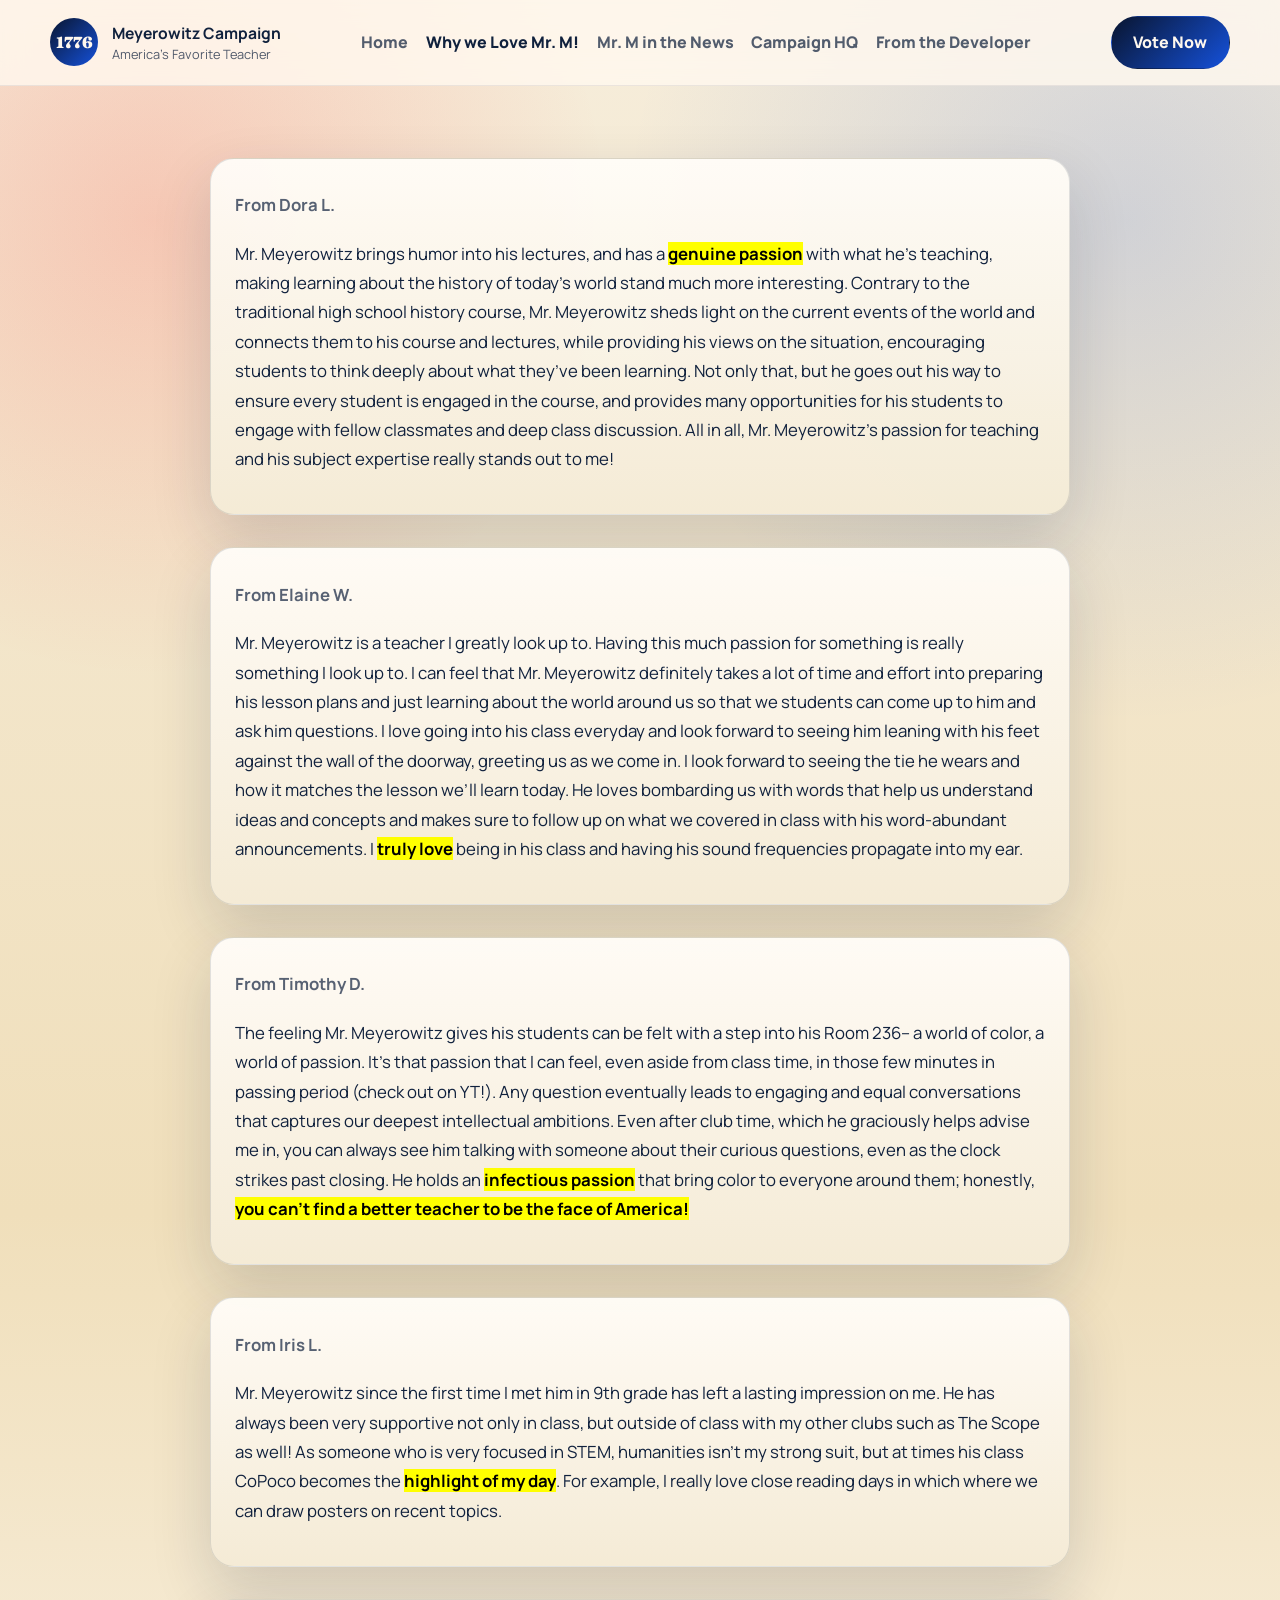
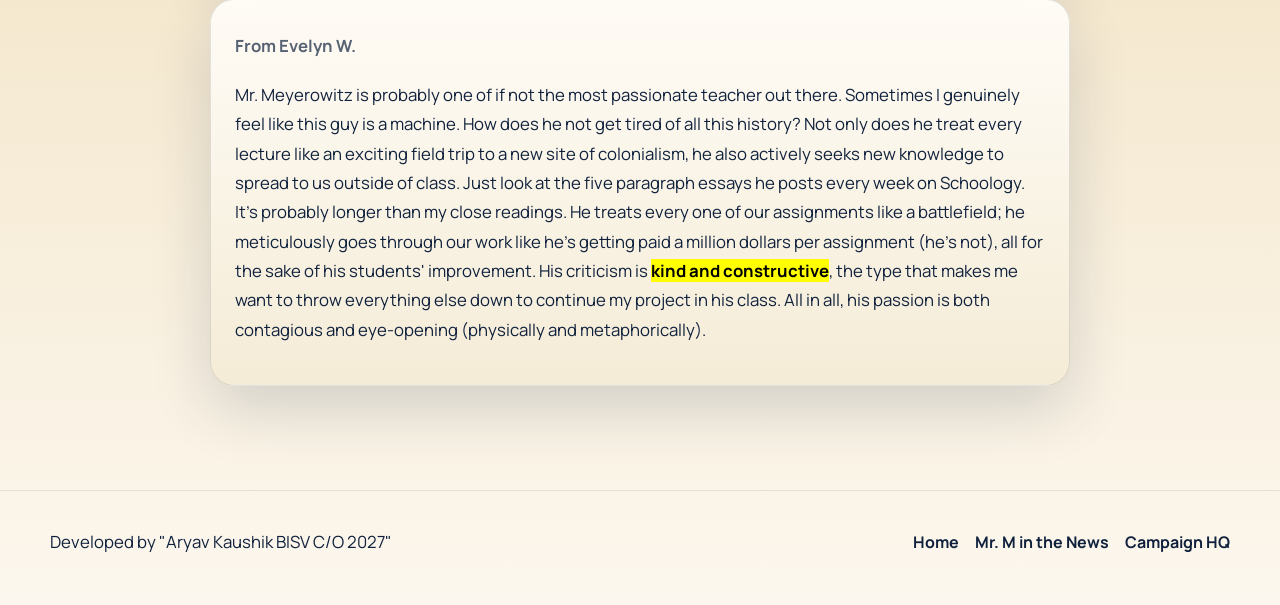
==== about.html @ a074a519 "adding site files from vscode" ====
<!DOCTYPE html>
<html lang="en">
<head>
  <meta charset="UTF-8">
  <meta name="viewport" content="width=device-width, initial-scale=1.0">
  <title>Why we Love Mr. M!</title>
  <meta name="description" content="Learn more about Mr. Bryan Meyerowitz and what makes his teaching style stand out.">
  <link rel="preconnect" href="https://fonts.googleapis.com">
  <link rel="preconnect" href="https://fonts.gstatic.com" crossorigin>
  <link href="https://fonts.googleapis.com/css2?family=Fraunces:opsz,wght@9..144,600;9..144,700;9..144,900&family=Manrope:wght@400;500;700;800&display=swap" rel="stylesheet">
  <link rel="stylesheet" href="styles.css">
</head>
<body>
  <div class="site-shell">
    <header class="site-header">
      <div class="container nav-row">
        <a class="brand" href="index.html">
          <span class="brand-mark">1776</span>
          <span class="brand-label">
            <strong>Meyerowitz Campaign</strong>
            <span>America's Favorite Teacher</span>
          </span>
        </a>
        <nav class="nav-links" aria-label="Main navigation">
          <a href="index.html">Home</a>
          <a class="active" href="about.html">Why we Love Mr. M!</a>
          <a href="supporters.html">Mr. M in the News</a>
          <a href="campaign.html">Campaign HQ</a>
          <a href="developer.html">From the Developer</a>
        </nav>
        <a class="button button-primary" href="https://bit.ly/vote-for-meyo" target="_blank" rel="noreferrer">Vote Now</a>
      </div>
    </header>

    <main>
      <section class="section">
        <div class="container">
          <article class="article-panel" style="margin-bottom: 2rem;">
            <p class="article-meta">From Dora L.</p>
            <p>Mr. Meyerowitz brings humor into his lectures, and has a <strong><mark>genuine passion</mark></strong> with what he’s teaching, making learning about the history of today’s world stand much more interesting. Contrary to the traditional high school history course, Mr. Meyerowitz sheds light on the current events of the world and connects them to his course and lectures, while providing his views on the situation, encouraging students to think deeply about what they’ve been learning. Not only that, but he goes out his way to ensure every student is engaged in the course, and provides many opportunities for his students to engage with fellow classmates and deep class discussion. All in all, Mr. Meyerowitz's passion for teaching and his subject expertise really stands out to me!</p>
          </article>

          <article class="article-panel" style="margin-bottom: 2rem;">
            <p class="article-meta">From Elaine W.</p>
            <p>Mr. Meyerowitz is a teacher I greatly look up to. Having this much passion for something is really something I look up to. I can feel that Mr. Meyerowitz definitely takes a lot of time and effort into preparing his lesson plans and just learning about the world around us so that we students can come up to him and ask him questions. I love going into his class everyday and look forward to seeing him leaning with his feet against the wall of the doorway, greeting us as we come in. I look forward to seeing the tie he wears and how it matches the lesson we’ll learn today. He loves bombarding us with words that help us understand ideas and concepts and makes sure to follow up on what we covered in class with his word-abundant announcements. I <strong><mark>truly love</mark></strong> being in his class and having his sound frequencies propagate into my ear.</p>
          </article>

          <article class="article-panel" style="margin-bottom: 2rem;">
            <p class="article-meta">From Timothy D.</p>
            <p>The feeling Mr. Meyerowitz gives his students can be felt with a step into his Room 236– a world of color, a world of passion. It’s that passion that I can feel, even aside from class time, in those few minutes in passing period (check out on YT!). Any question eventually leads to engaging and equal conversations that captures our deepest intellectual ambitions. Even after club time, which he graciously helps advise me in, you can always see him talking with someone about their curious questions, even as the clock strikes past closing. He holds an <strong><mark>infectious passion</mark></strong> that bring color to everyone around them; honestly, <strong><mark>you can't find a better teacher to be the face of America!</mark></strong></p>
          </article>

          <article class="article-panel" style="margin-bottom: 2rem;">
            <p class="article-meta">From Iris L.</p>
            <p>Mr. Meyerowitz since the first time I met him in 9th grade has left a lasting impression on me. He has always been very supportive not only in class, but outside of class with my other clubs such as The Scope as well! As someone who is very focused in STEM, humanities isn't my strong suit, but at times his class CoPoco becomes the <strong><mark>highlight of my day</mark></strong>. For example, I really love close reading days in which where we can draw posters on recent topics.</p>
          </article>

          <article class="article-panel" style="margin-bottom: 2rem;">
            <p class="article-meta">From Evelyn W.</p>
            <p>Mr. Meyerowitz is probably one of if not the most passionate teacher out there. Sometimes I genuinely feel like this guy is a machine. How does he not get tired of all this history? Not only does he treat every lecture like an exciting field trip to a new site of colonialism, he also actively seeks new knowledge to spread to us outside of class. Just look at the five paragraph essays he posts every week on Schoology. It's probably longer than my close readings. He treats every one of our assignments like a battlefield; he meticulously goes through our work like he's getting paid a million dollars per assignment (he's not), all for the sake of his students' improvement. His criticism is <strong><mark>kind and constructive</mark></strong>, the type that makes me want to throw everything else down to continue my project in his class. All in all, his passion is both contagious and eye-opening (physically and metaphorically).</p>
          </article>
        </div>
      </section>
    </main>

    <footer class="site-footer">
      <div class="container footer-row">
        <p>Developed by "Aryav Kaushik BISV C/O 2027"</p>
        <div class="footer-links">
          <a href="index.html">Home</a>
          <a href="supporters.html">Mr. M in the News</a>
          <a href="campaign.html">Campaign HQ</a>
        </div>
      </div>
    </footer>
  </div>
</body>
</html>
---- styles.css ----
:root {
  --ink: #10213d;
  --navy: #102242;
  --navy-strong: #09152f;
  --paper: #fff8ee;
  --paper-deep: #f5e7c8;
  --gold: #c7922f;
  --rust: #a6422f;
  --blue-bright: #1551da;
  --red-bright: #f9281f;
  --line: rgba(16, 33, 61, 0.12);
  --shadow: 0 24px 60px rgba(16, 33, 61, 0.16);
}

* {
  box-sizing: border-box;
}

html {
  scroll-behavior: smooth;
}

body {
  margin: 0;
  color: var(--ink);
  font-family: "Manrope", sans-serif;
  background:
    radial-gradient(circle at 12% 10%, rgba(249, 40, 31, 0.18), transparent 20%),
    radial-gradient(circle at 88% 10%, rgba(21, 81, 218, 0.16), transparent 22%),
    linear-gradient(180deg, #f6eddb 0%, #f0dfbb 55%, #fcf7ee 100%);
}

a {
  color: inherit;
}

img {
  display: block;
  max-width: 100%;
}

.site-shell {
  min-height: 100vh;
}

.container {
  width: min(1180px, calc(100% - 2rem));
  margin: 0 auto;
}

.narrow {
  max-width: 820px;
}

.site-header {
  position: sticky;
  top: 0;
  z-index: 20;
  backdrop-filter: blur(14px);
  background: rgba(255, 248, 238, 0.82);
  border-bottom: 1px solid rgba(16, 33, 61, 0.08);
}

.nav-row {
  display: flex;
  align-items: center;
  justify-content: space-between;
  gap: 1rem;
  padding: 1rem 0;
}

.brand {
  display: flex;
  align-items: center;
  gap: 0.9rem;
  text-decoration: none;
}

.brand-mark {
  display: inline-flex;
  align-items: center;
  justify-content: center;
  width: 3rem;
  height: 3rem;
  border-radius: 999px;
  background: linear-gradient(135deg, var(--navy-strong), var(--blue-bright));
  color: var(--paper);
  font-family: "Fraunces", serif;
  font-weight: 900;
}

.brand-label {
  display: grid;
  gap: 0.1rem;
}

.brand-label strong {
  font-size: 0.98rem;
}

.brand-label span {
  font-size: 0.8rem;
  opacity: 0.72;
}

.nav-links {
  display: flex;
  align-items: center;
  justify-content: center;
  gap: 1.1rem;
  flex: 1;
}

.nav-links a {
  text-decoration: none;
  font-weight: 800;
  opacity: 0.72;
}

.nav-links a.active,
.nav-links a:hover {
  opacity: 1;
}

.hero,
.page-hero,
.section {
  padding: 4.5rem 0;
}

.flyer-hero {
  padding-top: 5rem;
  background:
    radial-gradient(circle at top center, rgba(255, 255, 255, 0.5), transparent 42%);
}

.flyer-hero-inner {
  display: grid;
  gap: 1.6rem;
}

.center-text,
.center-heading,
.centered-title,
.centered-copy,
.centered-buttons {
  text-align: center;
  justify-content: center;
}

.hero-title,
.page-title {
  margin: 0 auto;
  font-family: "Fraunces", serif;
  line-height: 0.98;
  font-size: clamp(3rem, 7vw, 6.4rem);
  max-width: 10ch;
}

.eyebrow {
  margin: 0 0 0.85rem;
  color: var(--rust);
  text-transform: uppercase;
  letter-spacing: 0.18em;
  font-size: 0.77rem;
  font-weight: 800;
}

h1,
h2,
h3 {
  margin: 0;
  font-family: "Fraunces", serif;
  line-height: 1.02;
}

h2 {
  font-size: clamp(2.1rem, 4vw, 4rem);
}

h3 {
  font-size: 1.55rem;
}

.lead,
.section-heading p,
.panel p,
.footer-row p,
.article-panel p {
  font-size: 1.05rem;
  line-height: 1.75;
}

.lead {
  max-width: 54rem;
  margin: 0 auto;
}

.button-row {
  display: flex;
  flex-wrap: wrap;
  gap: 0.9rem;
  margin-top: 1.6rem;
}

.button {
  display: inline-flex;
  align-items: center;
  justify-content: center;
  min-height: 3.2rem;
  padding: 0.9rem 1.35rem;
  border-radius: 999px;
  border: 1px solid transparent;
  text-decoration: none;
  font-weight: 800;
  cursor: pointer;
  transition: transform 180ms ease, box-shadow 180ms ease, background-color 180ms ease;
}

.button:hover {
  transform: translateY(-2px);
  box-shadow: var(--shadow);
}

.button-primary {
  background: linear-gradient(135deg, var(--navy-strong), var(--blue-bright));
  color: var(--paper);
}

.button-secondary {
  background: rgba(255, 255, 255, 0.6);
  color: var(--navy-strong);
  border-color: var(--line);
}

.inline-link {
  color: var(--blue-bright);
  font-weight: 800;
}

.flyer-centerpiece {
  display: flex;
  justify-content: center;
  margin-top: 0.8rem;
}

.featured-flyer {
  width: min(100%, 560px);
  border-radius: 1.4rem;
  box-shadow: 0 28px 70px rgba(16, 33, 61, 0.25);
  border: 8px solid rgba(255, 255, 255, 0.82);
}

.section-heading {
  max-width: 50rem;
  margin: 0 auto 2rem;
}

.three-up,
.split-layout {
  display: grid;
  grid-template-columns: repeat(2, minmax(0, 1fr));
  gap: 1rem;
}

.three-up {
  grid-template-columns: repeat(3, minmax(0, 1fr));
}

.panel,
.article-panel,
.flyer-frame {
  border: 1px solid var(--line);
  border-radius: 1.5rem;
  background: rgba(255, 251, 244, 0.84);
  box-shadow: var(--shadow);
}

.panel,
.article-panel {
  padding: 1.5rem;
}

.panel-number {
  display: block;
  margin-bottom: 0.45rem;
  color: var(--rust);
  font-weight: 900;
}

.loud-panel {
  background:
    linear-gradient(180deg, rgba(255, 251, 244, 0.96), rgba(242, 229, 196, 0.95));
}

.soft-panel {
  background: rgba(255, 250, 242, 0.94);
}

.accent-panel {
  background:
    linear-gradient(180deg, rgba(255, 255, 255, 0.86), rgba(238, 244, 255, 0.92));
}

.stack {
  display: grid;
  gap: 1rem;
}

.quote-band {
  padding: 2.2rem 0;
  background: linear-gradient(135deg, var(--navy-strong), #173f9f);
  color: var(--paper);
}

.quote-band p {
  margin: 0;
  text-align: center;
  font-family: "Fraunces", serif;
  font-size: clamp(1.5rem, 3vw, 2.5rem);
}

.alt-section {
  background: rgba(255, 250, 242, 0.5);
}

.flyer-showcase {
  padding-top: 1.5rem;
}

.flyer-frame {
  padding: 1rem;
  width: min(100%, 720px);
  margin: 0 auto;
  background:
    linear-gradient(180deg, rgba(255, 255, 255, 0.84), rgba(236, 231, 214, 0.84));
}

.campaign-flyer-image {
  width: 100%;
  border-radius: 1rem;
}

.message-box {
  margin-top: 1rem;
  padding: 1rem 1.1rem;
  border-radius: 1rem;
  background: #f1e2b7;
  line-height: 1.6;
}

.copy-status {
  min-height: 1.2rem;
  margin-top: 0.8rem;
  color: var(--rust);
  font-weight: 700;
}

.article-panel {
  max-width: 860px;
  margin: 0 auto;
  background:
    linear-gradient(180deg, rgba(255, 252, 247, 0.96), rgba(244, 235, 214, 0.96));
}

.article-meta {
  margin: 0.45rem 0 1.2rem;
  color: rgba(16, 33, 61, 0.7);
  font-size: 0.98rem;
  font-weight: 700;
}

.site-footer {
  border-top: 1px solid rgba(16, 33, 61, 0.1);
  padding: 1.2rem 0 2rem;
}

.footer-row {
  display: flex;
  justify-content: space-between;
  align-items: center;
  gap: 1rem;
}

.footer-links {
  display: flex;
  flex-wrap: wrap;
  gap: 1rem;
}

.footer-links a {
  text-decoration: none;
  font-weight: 700;
}

@media (max-width: 980px) {
  .nav-row {
    flex-wrap: wrap;
  }

  .nav-links {
    width: 100%;
    flex-wrap: wrap;
    justify-content: flex-start;
  }

  .three-up,
  .split-layout {
    grid-template-columns: 1fr;
  }
}

@media (max-width: 720px) {
  .hero,
  .page-hero,
  .section {
    padding: 3rem 0;
  }

  .hero-title,
  .page-title {
    font-size: clamp(2.4rem, 14vw, 4rem);
  }

  h2 {
    font-size: clamp(1.9rem, 10vw, 3rem);
  }

  .footer-row {
    flex-direction: column;
    align-items: flex-start;
  }

  .featured-flyer {
    width: 100%;
  }
}
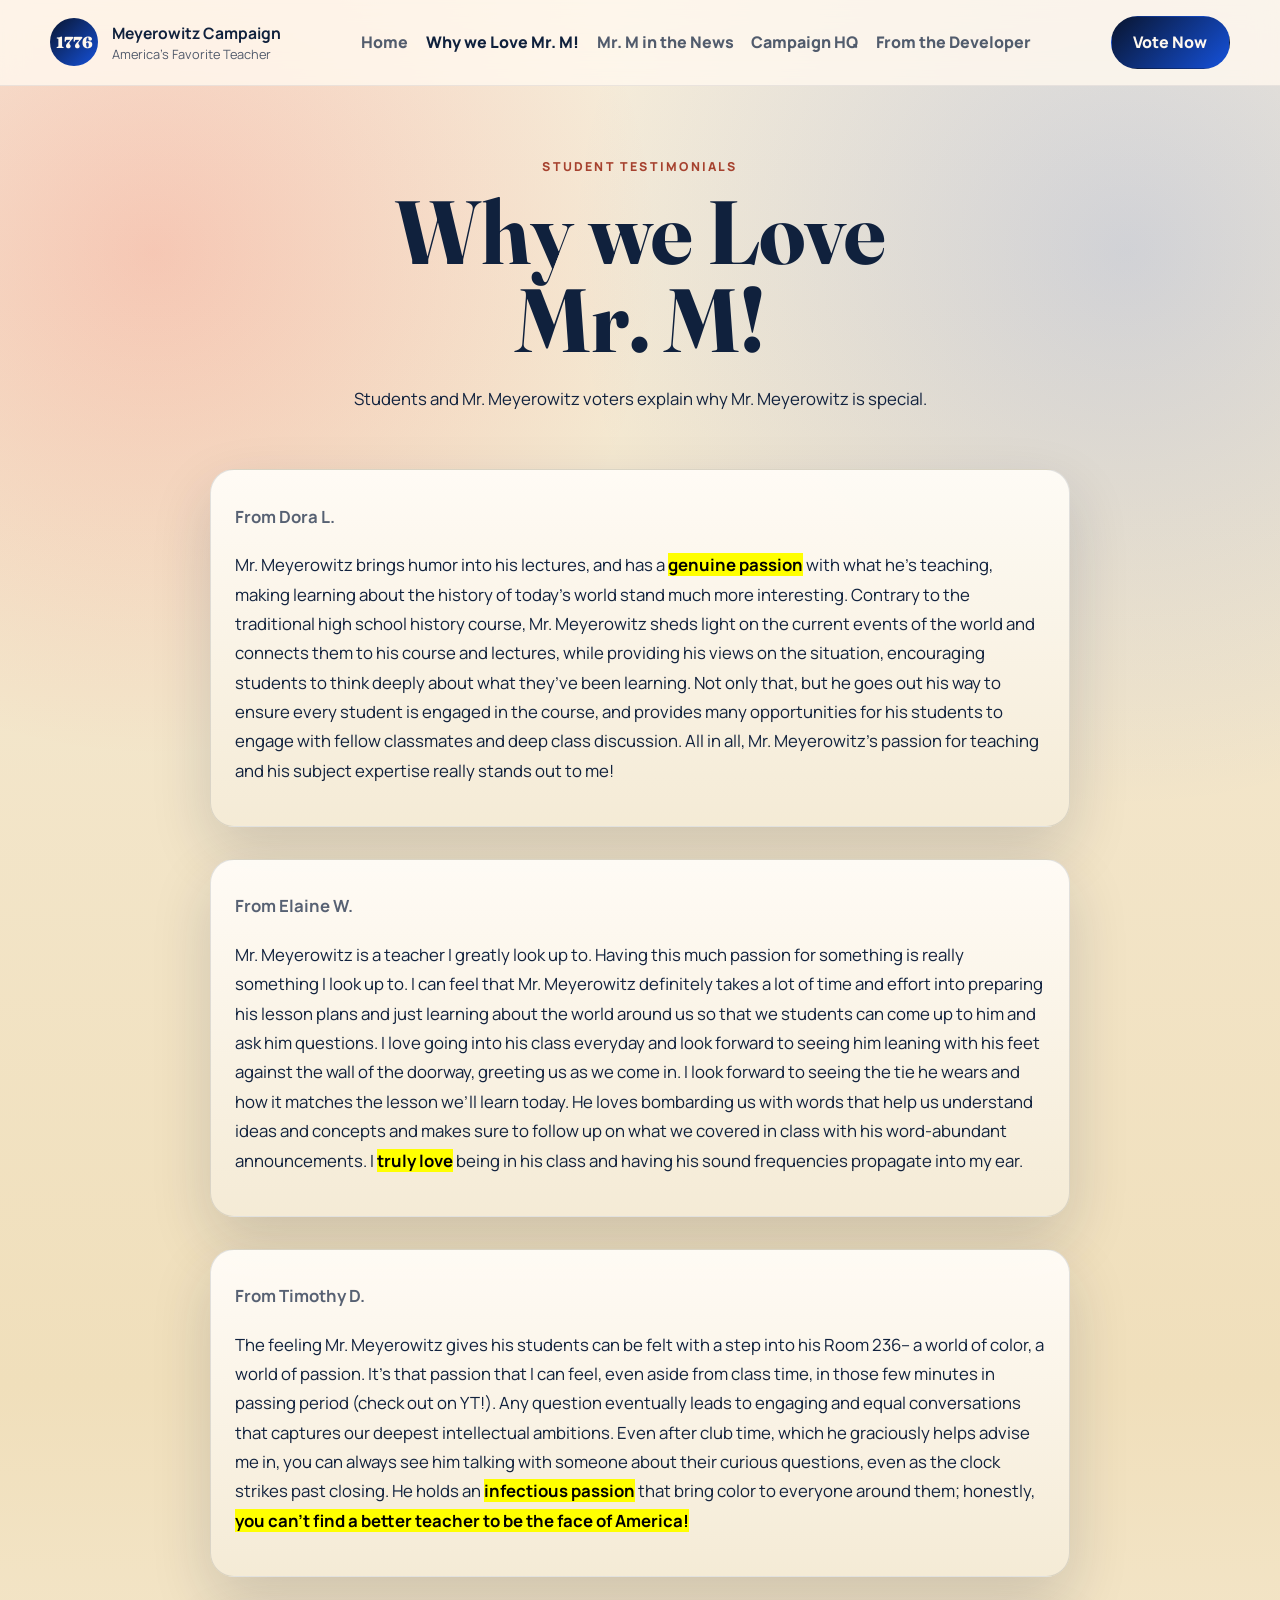
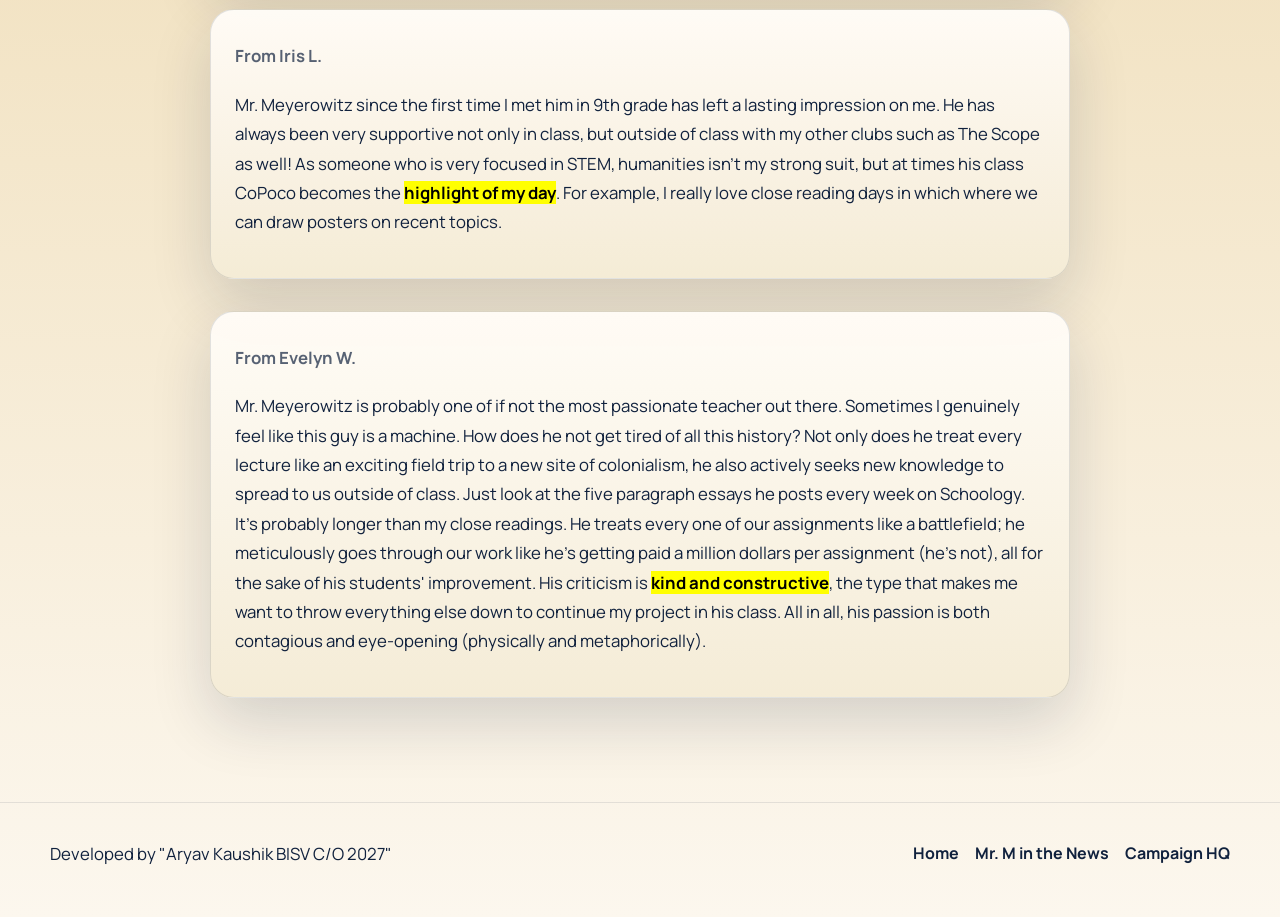
==== commit 69dfc665: "Add files via upload update 2.1 (added mr. meyerowitz's requests) + a few goodies" ====
--- a/about.html
+++ b/about.html
@@ -33,7 +33,15 @@
     </header>
 
     <main>
-      <section class="section">
+      <section class="page-hero testimonials-hero">
+        <div class="container narrow">
+          <p class="eyebrow center-text">Student Testimonials</p>
+          <h1 class="page-title centered-title">Why we Love Mr. M!</h1>
+          <p class="lead centered-copy">Students and Mr. Meyerowitz voters explain why Mr. Meyerowitz is special.</p>
+        </div>
+      </section>
+
+      <section class="section testimonials-section">
         <div class="container">
           <article class="article-panel" style="margin-bottom: 2rem;">
             <p class="article-meta">From Dora L.</p>
--- a/styles.css
+++ b/styles.css
@@ -196,6 +196,18 @@
   margin: 0 auto;
 }
 
+.testimonials-hero {
+  padding-bottom: 1.75rem;
+}
+
+.testimonials-hero .lead {
+  margin-top: 1.25rem;
+}
+
+.testimonials-section {
+  padding-top: 1.75rem;
+}
+
 .button-row {
   display: flex;
   flex-wrap: wrap;
@@ -233,22 +245,50 @@
   border-color: var(--line);
 }
 
+.social-panel .button {
+  margin-top: 0.85rem;
+}
+
 .inline-link {
   color: var(--blue-bright);
   font-weight: 800;
 }
 
 .flyer-centerpiece {
-  display: flex;
-  justify-content: center;
+  display: grid;
+  grid-template-columns: minmax(0, 0.85fr) minmax(0, 1.05fr) minmax(0, 0.85fr);
+  align-items: center;
+  gap: 1.25rem;
   margin-top: 0.8rem;
 }
 
 .featured-flyer {
-  width: min(100%, 560px);
+  width: 100%;
   border-radius: 1.4rem;
   box-shadow: 0 28px 70px rgba(16, 33, 61, 0.25);
   border: 8px solid rgba(255, 255, 255, 0.82);
+}
+
+.featured-poster {
+  margin: 0;
+}
+
+.featured-poster figcaption {
+  margin-top: 0.85rem;
+  color: rgba(16, 33, 61, 0.72);
+  font-size: 0.92rem;
+  font-weight: 800;
+  letter-spacing: 0.02em;
+  text-align: center;
+}
+
+.featured-poster figcaption a {
+  color: var(--blue-bright);
+  text-decoration: none;
+}
+
+.featured-poster-main {
+  transform: translateY(-0.5rem);
 }
 
 .section-heading {
@@ -329,8 +369,12 @@
 }
 
 .flyer-frame {
+  display: grid;
+  grid-template-columns: minmax(0, 0.85fr) minmax(0, 1.05fr) minmax(0, 0.85fr);
+  align-items: center;
+  gap: 1rem;
   padding: 1rem;
-  width: min(100%, 720px);
+  width: min(100%, 1120px);
   margin: 0 auto;
   background:
     linear-gradient(180deg, rgba(255, 255, 255, 0.84), rgba(236, 231, 214, 0.84));
@@ -339,6 +383,10 @@
 .campaign-flyer-image {
   width: 100%;
   border-radius: 1rem;
+}
+
+.campaign-flyer-main {
+  transform: translateY(-0.5rem);
 }
 
 .message-box {
@@ -405,8 +453,15 @@
   }
 
   .three-up,
-  .split-layout {
+  .split-layout,
+  .flyer-centerpiece,
+  .flyer-frame {
     grid-template-columns: 1fr;
+  }
+
+  .featured-poster-main,
+  .campaign-flyer-main {
+    transform: none;
   }
 }
 
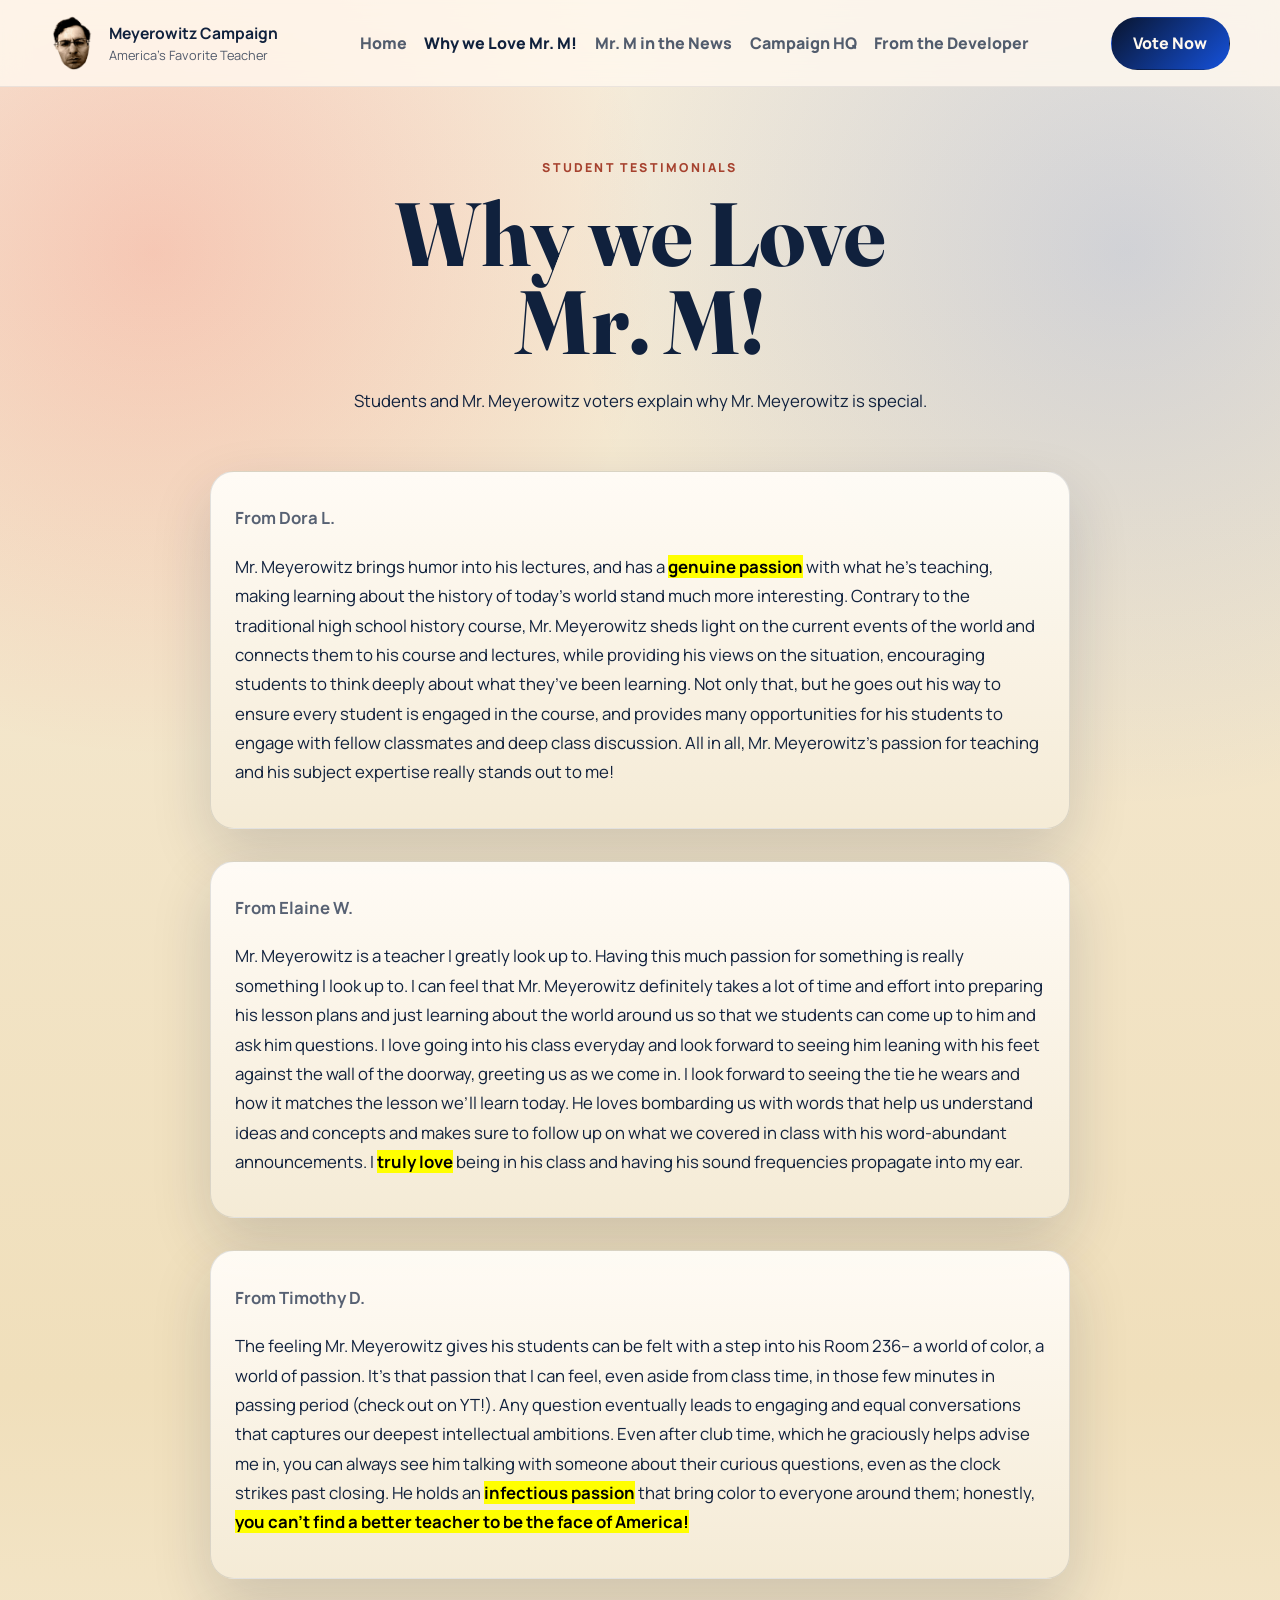
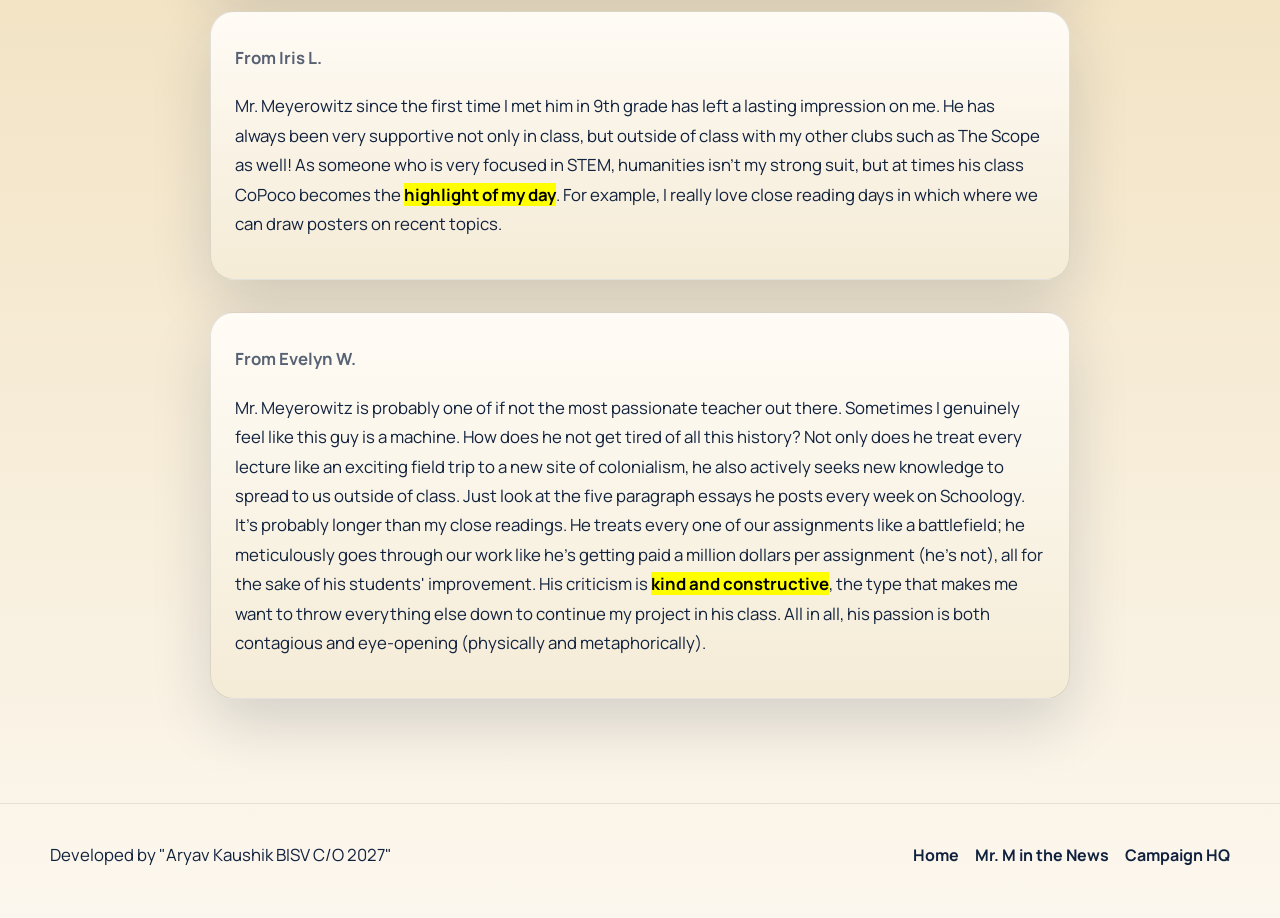
==== commit 0be9e79b: "update 2.2 added new logo for the site, changed the support message to emphasize optionality for don" ====
--- a/about.html
+++ b/about.html
@@ -15,7 +15,7 @@
     <header class="site-header">
       <div class="container nav-row">
         <a class="brand" href="index.html">
-          <span class="brand-mark">1776</span>
+          <img class="brand-mark" src="meyerohead.png" alt="Mr. Meyerowitz campaign logo">
           <span class="brand-label">
             <strong>Meyerowitz Campaign</strong>
             <span>America's Favorite Teacher</span>
--- a/styles.css
+++ b/styles.css
@@ -77,16 +77,13 @@
 }
 
 .brand-mark {
-  display: inline-flex;
-  align-items: center;
-  justify-content: center;
-  width: 3rem;
-  height: 3rem;
-  border-radius: 999px;
-  background: linear-gradient(135deg, var(--navy-strong), var(--blue-bright));
-  color: var(--paper);
-  font-family: "Fraunces", serif;
-  font-weight: 900;
+  width: 2.8rem;
+  height: 3.4rem;
+  border-radius: 0;
+  object-fit: contain;
+  padding: 0;
+  background: transparent;
+  border: 0;
 }
 
 .brand-label {
@@ -132,6 +129,15 @@
   padding-top: 5rem;
   background:
     radial-gradient(circle at top center, rgba(255, 255, 255, 0.5), transparent 42%);
+}
+
+.developer-hero {
+  padding-top: 2.75rem;
+  padding-bottom: 1.25rem;
+}
+
+.developer-message-section {
+  padding-top: 0;
 }
 
 .flyer-hero-inner {
@@ -246,7 +252,9 @@
 }
 
 .social-panel .button {
-  margin-top: 0.85rem;
+  display: flex;
+  width: fit-content;
+  margin-top: 1rem;
 }
 
 .inline-link {
@@ -255,21 +263,30 @@
 }
 
 .flyer-centerpiece {
-  display: grid;
-  grid-template-columns: minmax(0, 0.85fr) minmax(0, 1.05fr) minmax(0, 0.85fr);
-  align-items: center;
-  gap: 1.25rem;
-  margin-top: 0.8rem;
+  display: flex;
+  flex-wrap: wrap;
+  align-items: flex-start;
+  justify-content: center;
+  gap: 1.5rem;
+  margin-top: 1.5rem;
 }
 
 .featured-flyer {
-  width: 100%;
+  width: auto;
+  height: clamp(340px, 32vw, 500px);
+  max-width: min(100%, 360px);
+  object-fit: contain;
+  background: rgba(255, 255, 255, 0.72);
   border-radius: 1.4rem;
   box-shadow: 0 28px 70px rgba(16, 33, 61, 0.25);
   border: 8px solid rgba(255, 255, 255, 0.82);
 }
 
 .featured-poster {
+  display: flex;
+  flex: 0 1 auto;
+  flex-direction: column;
+  align-items: center;
   margin: 0;
 }
 
@@ -287,10 +304,6 @@
   text-decoration: none;
 }
 
-.featured-poster-main {
-  transform: translateY(-0.5rem);
-}
-
 .section-heading {
   max-width: 50rem;
   margin: 0 auto 2rem;
@@ -369,11 +382,12 @@
 }
 
 .flyer-frame {
-  display: grid;
-  grid-template-columns: minmax(0, 0.85fr) minmax(0, 1.05fr) minmax(0, 0.85fr);
-  align-items: center;
-  gap: 1rem;
-  padding: 1rem;
+  display: flex;
+  flex-wrap: wrap;
+  align-items: center;
+  justify-content: center;
+  gap: 1.25rem;
+  padding: 1.25rem;
   width: min(100%, 1120px);
   margin: 0 auto;
   background:
@@ -381,12 +395,12 @@
 }
 
 .campaign-flyer-image {
-  width: 100%;
+  width: auto;
+  height: clamp(340px, 32vw, 500px);
+  max-width: min(100%, 360px);
+  object-fit: contain;
+  background: rgba(255, 255, 255, 0.72);
   border-radius: 1rem;
-}
-
-.campaign-flyer-main {
-  transform: translateY(-0.5rem);
 }
 
 .message-box {
@@ -423,6 +437,50 @@
   padding: 1.2rem 0 2rem;
 }
 
+.instagram-float {
+  position: fixed;
+  right: 1.25rem;
+  bottom: 1.25rem;
+  z-index: 30;
+  display: inline-flex;
+  align-items: center;
+  gap: 0.65rem;
+  padding: 0.75rem 1rem;
+  border-radius: 999px;
+  color: #fff;
+  text-decoration: none;
+  font-weight: 900;
+  box-shadow: 0 18px 45px rgba(16, 33, 61, 0.24);
+  background: linear-gradient(135deg, #833ab4, #fd1d1d, #fcb045);
+}
+
+.instagram-icon {
+  position: relative;
+  display: inline-flex;
+  width: 1.35rem;
+  height: 1.35rem;
+  border: 2px solid #fff;
+  border-radius: 0.42rem;
+}
+
+.instagram-icon::before {
+  content: "";
+  position: absolute;
+  inset: 0.3rem;
+  border: 2px solid #fff;
+  border-radius: 999px;
+}
+
+.instagram-icon span {
+  position: absolute;
+  top: 0.2rem;
+  right: 0.2rem;
+  width: 0.22rem;
+  height: 0.22rem;
+  border-radius: 999px;
+  background: #fff;
+}
+
 .footer-row {
   display: flex;
   justify-content: space-between;
@@ -453,15 +511,8 @@
   }
 
   .three-up,
-  .split-layout,
-  .flyer-centerpiece,
-  .flyer-frame {
+  .split-layout {
     grid-template-columns: 1fr;
-  }
-
-  .featured-poster-main,
-  .campaign-flyer-main {
-    transform: none;
   }
 }
 
@@ -486,7 +537,20 @@
     align-items: flex-start;
   }
 
+  .instagram-float {
+    right: 0.8rem;
+    bottom: 0.8rem;
+    padding: 0.7rem 0.8rem;
+    font-size: 0.86rem;
+  }
+
   .featured-flyer {
     width: 100%;
-  }
-}
+    height: auto;
+  }
+
+  .campaign-flyer-image {
+    width: 100%;
+    height: auto;
+  }
+}
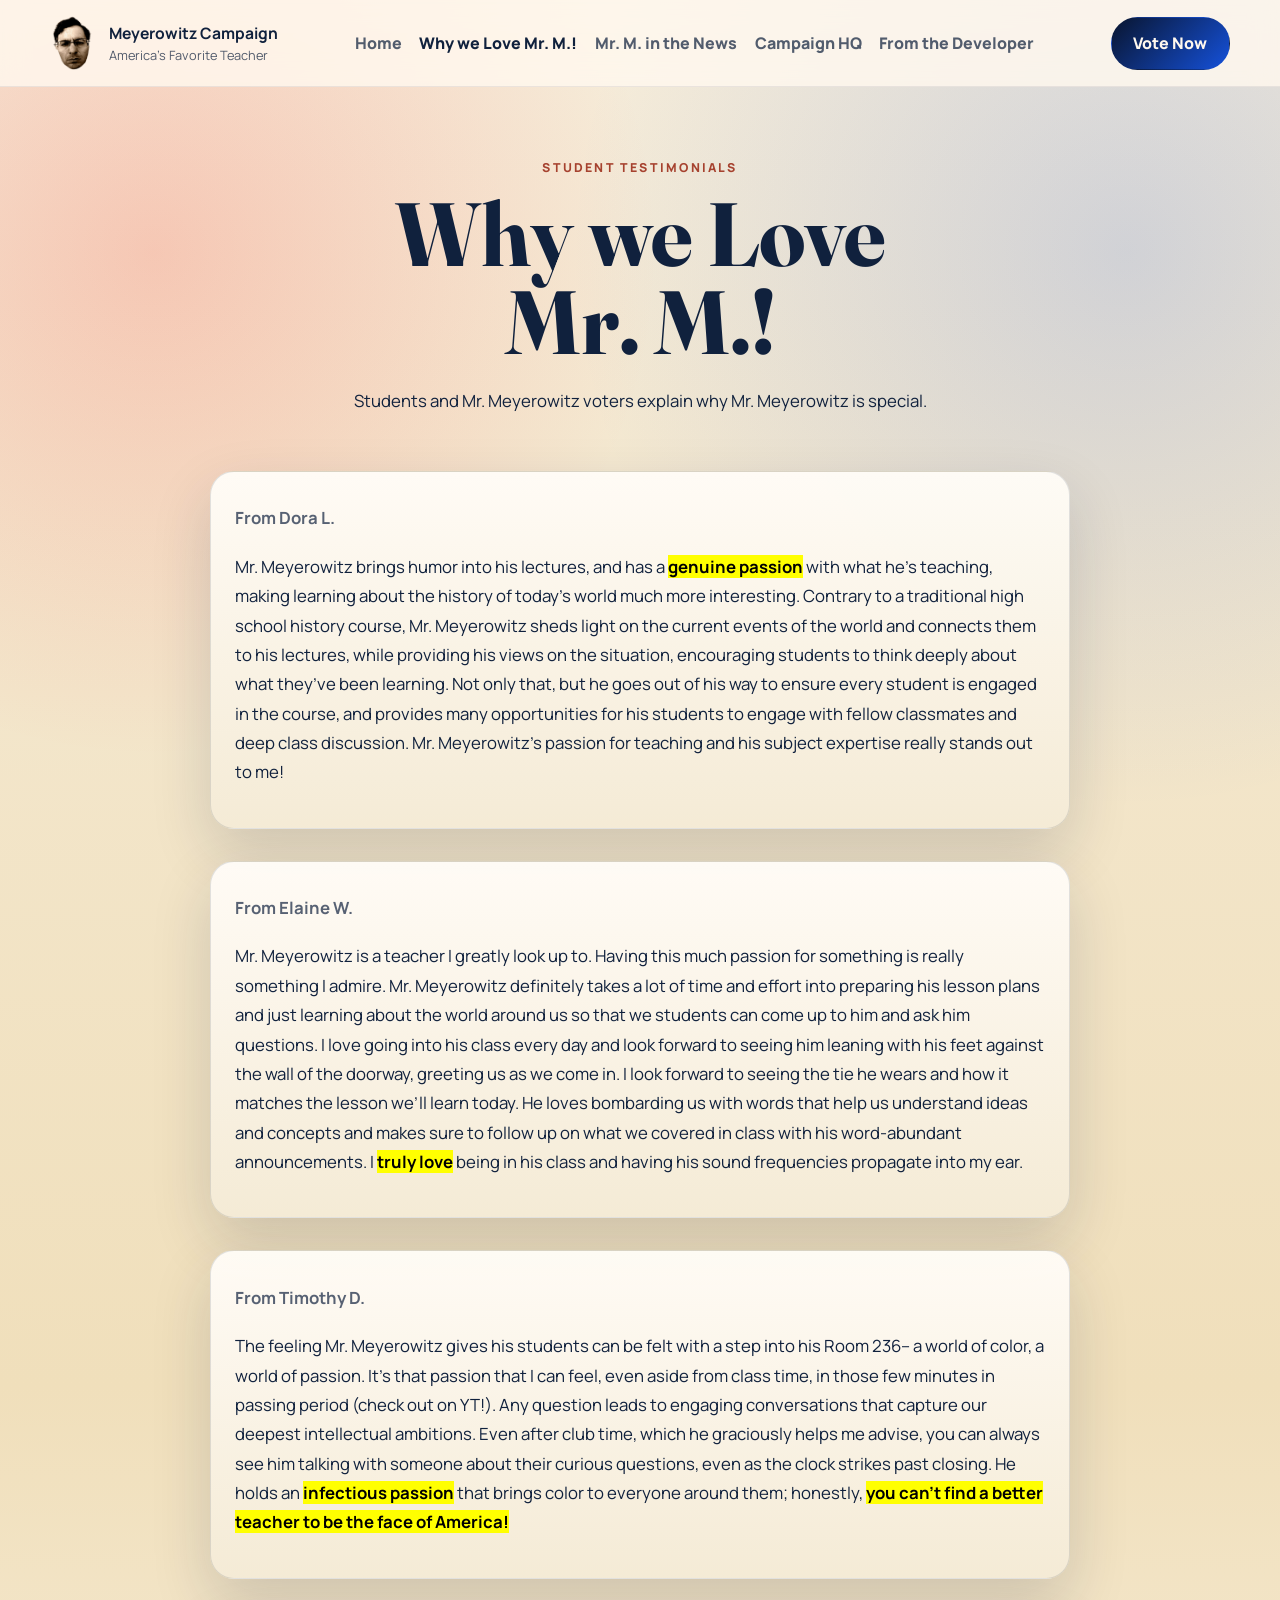
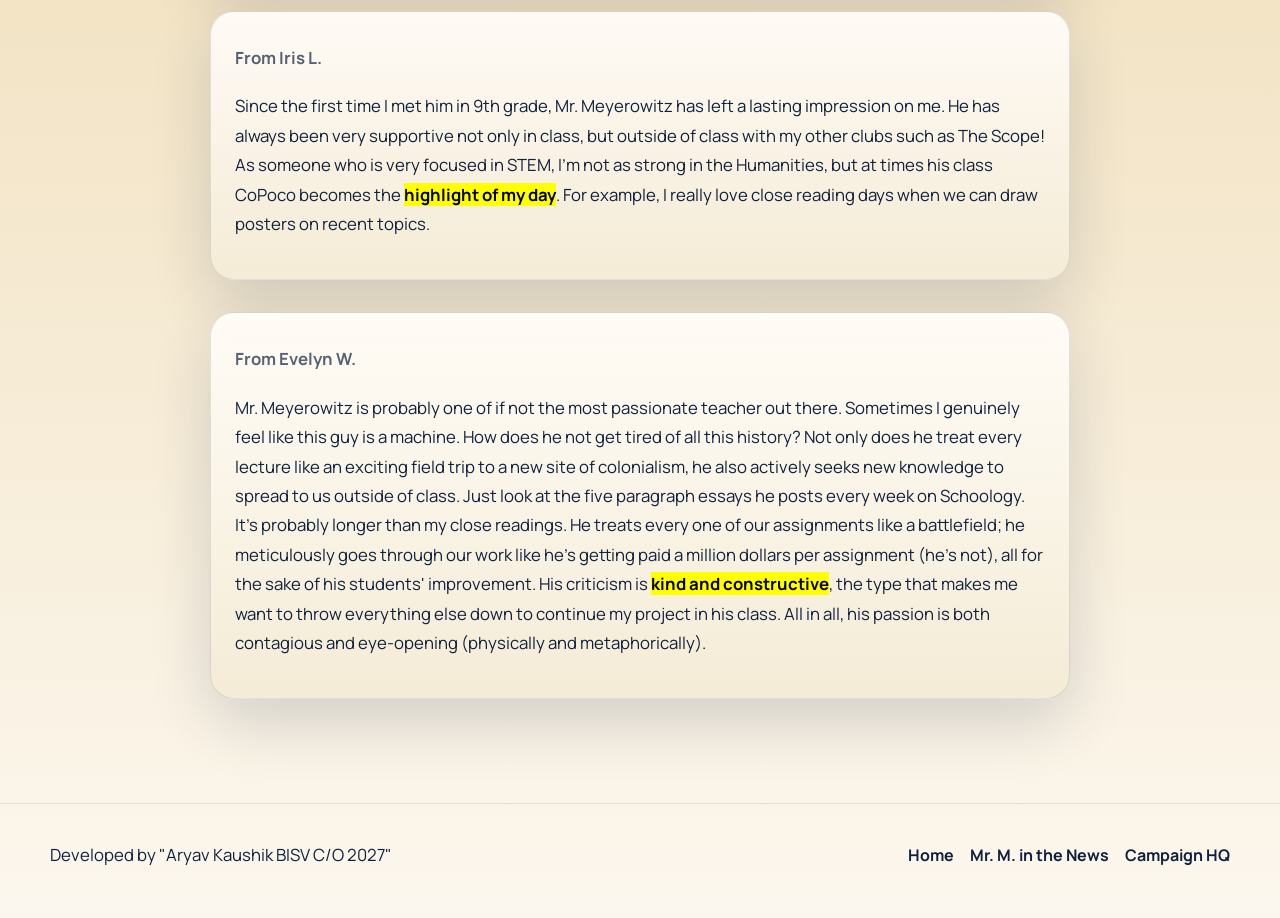
==== commit 18858f2a: "Add files via upload" ====
--- a/about.html
+++ b/about.html
@@ -3,7 +3,7 @@
 <head>
   <meta charset="UTF-8">
   <meta name="viewport" content="width=device-width, initial-scale=1.0">
-  <title>Why we Love Mr. M!</title>
+  <title>Why we Love Mr. M.!</title>
   <meta name="description" content="Learn more about Mr. Bryan Meyerowitz and what makes his teaching style stand out.">
   <link rel="preconnect" href="https://fonts.googleapis.com">
   <link rel="preconnect" href="https://fonts.gstatic.com" crossorigin>
@@ -23,8 +23,8 @@
         </a>
         <nav class="nav-links" aria-label="Main navigation">
           <a href="index.html">Home</a>
-          <a class="active" href="about.html">Why we Love Mr. M!</a>
-          <a href="supporters.html">Mr. M in the News</a>
+          <a class="active" href="about.html">Why we Love Mr. M.!</a>
+          <a href="supporters.html">Mr. M. in the News</a>
           <a href="campaign.html">Campaign HQ</a>
           <a href="developer.html">From the Developer</a>
         </nav>
@@ -36,7 +36,7 @@
       <section class="page-hero testimonials-hero">
         <div class="container narrow">
           <p class="eyebrow center-text">Student Testimonials</p>
-          <h1 class="page-title centered-title">Why we Love Mr. M!</h1>
+          <h1 class="page-title centered-title">Why we Love Mr. M.!</h1>
           <p class="lead centered-copy">Students and Mr. Meyerowitz voters explain why Mr. Meyerowitz is special.</p>
         </div>
       </section>
@@ -45,22 +45,22 @@
         <div class="container">
           <article class="article-panel" style="margin-bottom: 2rem;">
             <p class="article-meta">From Dora L.</p>
-            <p>Mr. Meyerowitz brings humor into his lectures, and has a <strong><mark>genuine passion</mark></strong> with what he’s teaching, making learning about the history of today’s world stand much more interesting. Contrary to the traditional high school history course, Mr. Meyerowitz sheds light on the current events of the world and connects them to his course and lectures, while providing his views on the situation, encouraging students to think deeply about what they’ve been learning. Not only that, but he goes out his way to ensure every student is engaged in the course, and provides many opportunities for his students to engage with fellow classmates and deep class discussion. All in all, Mr. Meyerowitz's passion for teaching and his subject expertise really stands out to me!</p>
+            <p>Mr. Meyerowitz brings humor into his lectures, and has a <strong><mark>genuine passion</mark></strong> with what he’s teaching, making learning about the history of today’s world much more interesting. Contrary to a traditional high school history course, Mr. Meyerowitz sheds light on the current events of the world and connects them to his lectures, while providing his views on the situation, encouraging students to think deeply about what they’ve been learning. Not only that, but he goes out of his way to ensure every student is engaged in the course, and provides many opportunities for his students to engage with fellow classmates and deep class discussion. Mr. Meyerowitz's passion for teaching and his subject expertise really stands out to me!</p>
           </article>
 
           <article class="article-panel" style="margin-bottom: 2rem;">
             <p class="article-meta">From Elaine W.</p>
-            <p>Mr. Meyerowitz is a teacher I greatly look up to. Having this much passion for something is really something I look up to. I can feel that Mr. Meyerowitz definitely takes a lot of time and effort into preparing his lesson plans and just learning about the world around us so that we students can come up to him and ask him questions. I love going into his class everyday and look forward to seeing him leaning with his feet against the wall of the doorway, greeting us as we come in. I look forward to seeing the tie he wears and how it matches the lesson we’ll learn today. He loves bombarding us with words that help us understand ideas and concepts and makes sure to follow up on what we covered in class with his word-abundant announcements. I <strong><mark>truly love</mark></strong> being in his class and having his sound frequencies propagate into my ear.</p>
+            <p>Mr. Meyerowitz is a teacher I greatly look up to. Having this much passion for something is really something I admire. Mr. Meyerowitz definitely takes a lot of time and effort into preparing his lesson plans and just learning about the world around us so that we students can come up to him and ask him questions. I love going into his class every day and look forward to seeing him leaning with his feet against the wall of the doorway, greeting us as we come in. I look forward to seeing the tie he wears and how it matches the lesson we’ll learn today. He loves bombarding us with words that help us understand ideas and concepts and makes sure to follow up on what we covered in class with his word-abundant announcements. I <strong><mark>truly love</mark></strong> being in his class and having his sound frequencies propagate into my ear.</p>
           </article>
 
           <article class="article-panel" style="margin-bottom: 2rem;">
             <p class="article-meta">From Timothy D.</p>
-            <p>The feeling Mr. Meyerowitz gives his students can be felt with a step into his Room 236– a world of color, a world of passion. It’s that passion that I can feel, even aside from class time, in those few minutes in passing period (check out on YT!). Any question eventually leads to engaging and equal conversations that captures our deepest intellectual ambitions. Even after club time, which he graciously helps advise me in, you can always see him talking with someone about their curious questions, even as the clock strikes past closing. He holds an <strong><mark>infectious passion</mark></strong> that bring color to everyone around them; honestly, <strong><mark>you can't find a better teacher to be the face of America!</mark></strong></p>
+            <p>The feeling Mr. Meyerowitz gives his students can be felt with a step into his Room 236– a world of color, a world of passion. It’s that passion that I can feel, even aside from class time, in those few minutes in passing period (check out on YT!). Any question leads to engaging conversations that capture our deepest intellectual ambitions. Even after club time, which he graciously helps me advise, you can always see him talking with someone about their curious questions, even as the clock strikes past closing. He holds an <strong><mark>infectious passion</mark></strong> that brings color to everyone around them; honestly, <strong><mark>you can't find a better teacher to be the face of America!</mark></strong></p>
           </article>
 
           <article class="article-panel" style="margin-bottom: 2rem;">
             <p class="article-meta">From Iris L.</p>
-            <p>Mr. Meyerowitz since the first time I met him in 9th grade has left a lasting impression on me. He has always been very supportive not only in class, but outside of class with my other clubs such as The Scope as well! As someone who is very focused in STEM, humanities isn't my strong suit, but at times his class CoPoco becomes the <strong><mark>highlight of my day</mark></strong>. For example, I really love close reading days in which where we can draw posters on recent topics.</p>
+            <p>Since the first time I met him in 9th grade, Mr. Meyerowitz has left a lasting impression on me. He has always been very supportive not only in class, but outside of class with my other clubs such as The Scope! As someone who is very focused in STEM, I'm not as strong in the Humanities, but at times his class CoPoco becomes the <strong><mark>highlight of my day</mark></strong>. For example, I really love close reading days when we can draw posters on recent topics.</p>
           </article>
 
           <article class="article-panel" style="margin-bottom: 2rem;">
@@ -76,7 +76,7 @@
         <p>Developed by "Aryav Kaushik BISV C/O 2027"</p>
         <div class="footer-links">
           <a href="index.html">Home</a>
-          <a href="supporters.html">Mr. M in the News</a>
+          <a href="supporters.html">Mr. M. in the News</a>
           <a href="campaign.html">Campaign HQ</a>
         </div>
       </div>
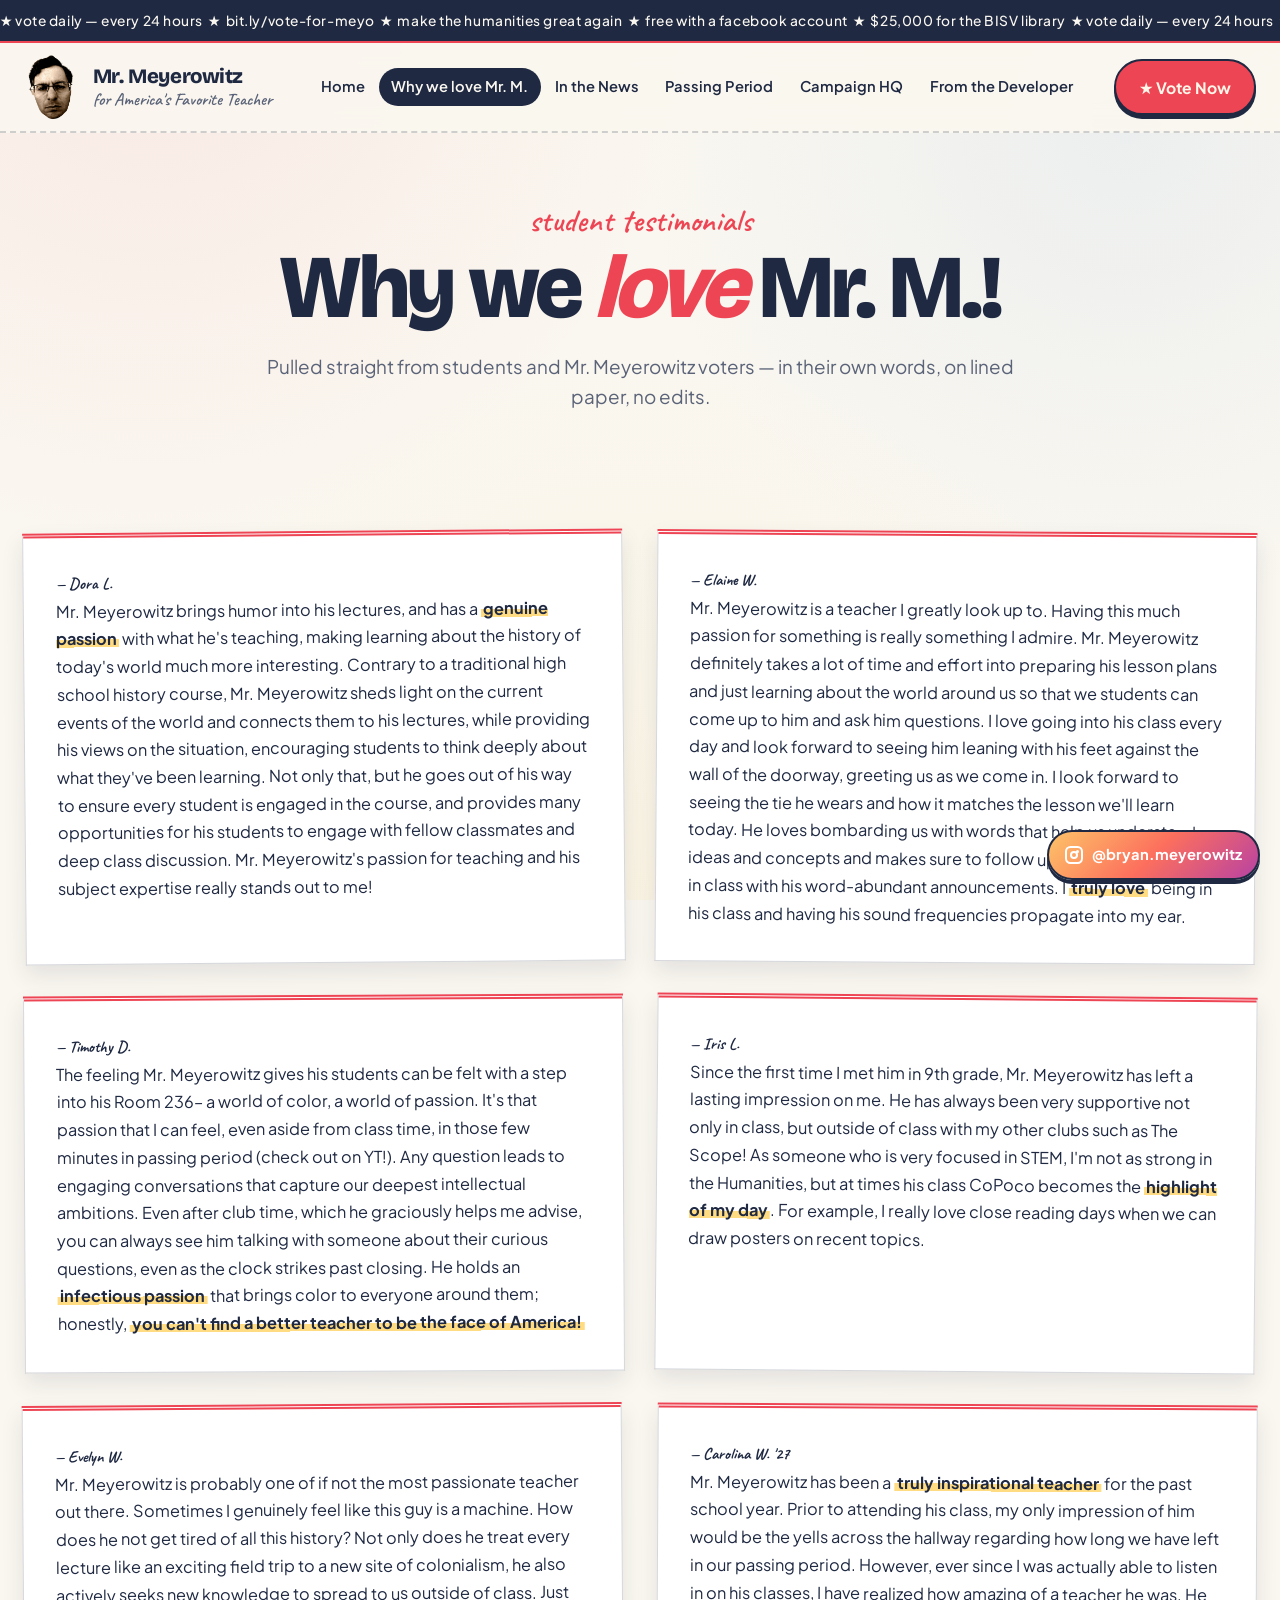
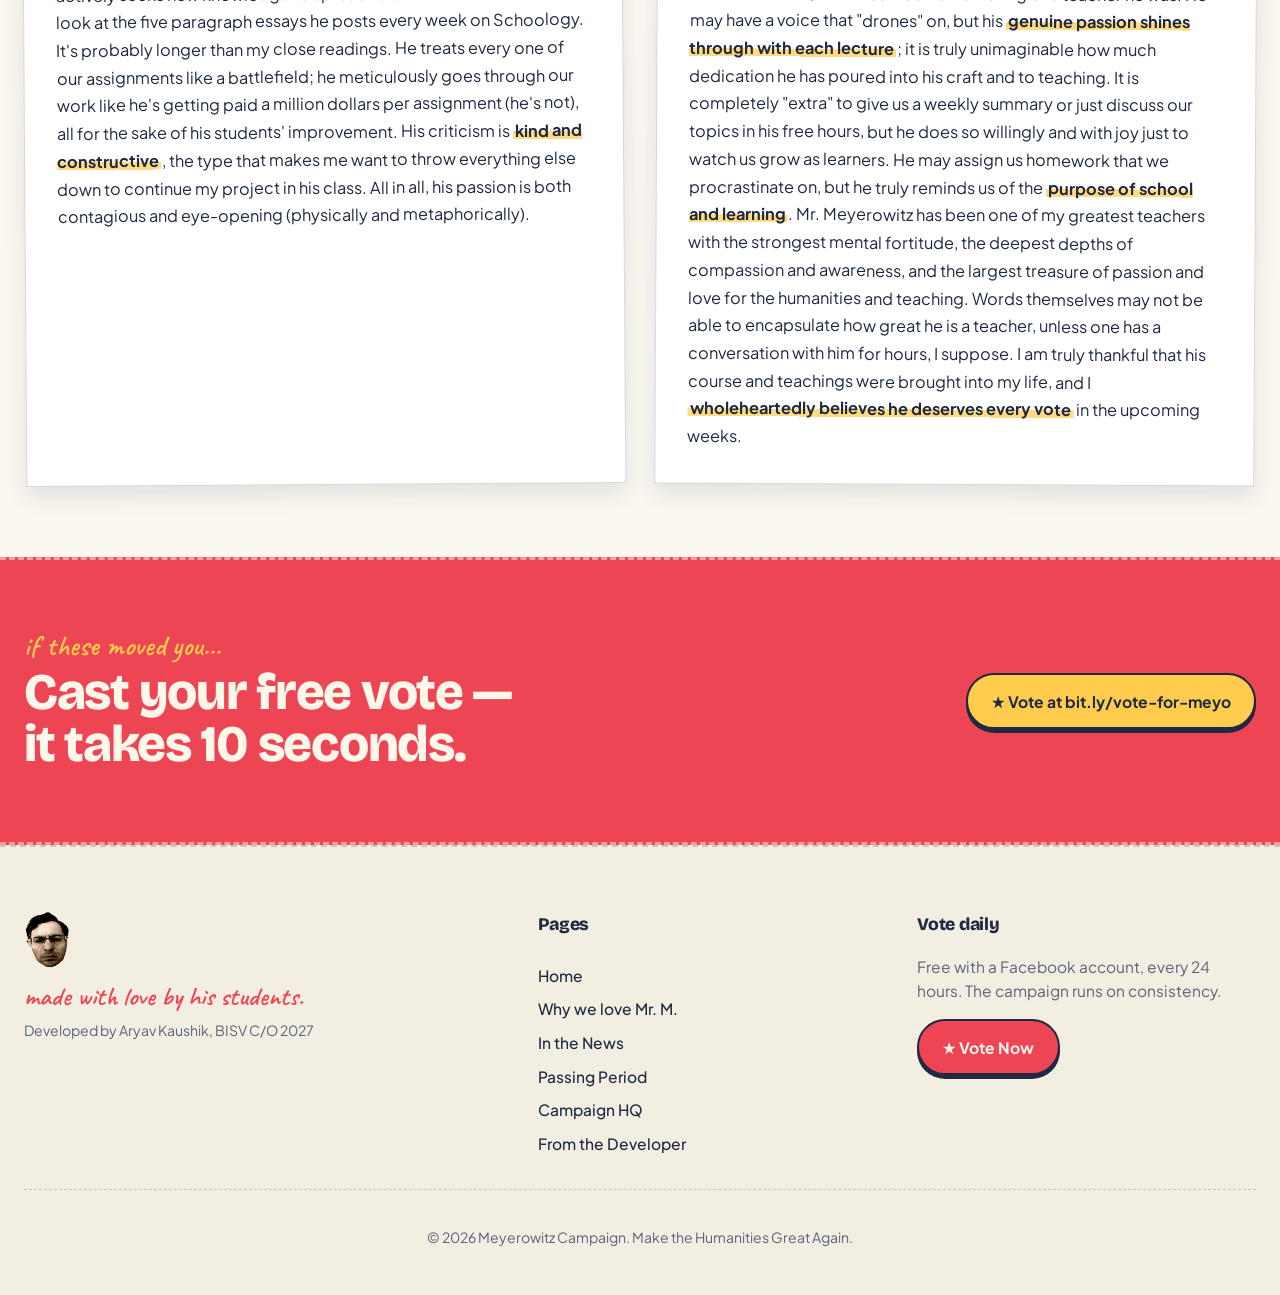
==== commit b3a1d449: "Add files via upload total ui overhaul" ====
--- a/about.html
+++ b/about.html
@@ -3,84 +3,143 @@
 <head>
   <meta charset="UTF-8">
   <meta name="viewport" content="width=device-width, initial-scale=1.0">
-  <title>Why we Love Mr. M.!</title>
-  <meta name="description" content="Learn more about Mr. Bryan Meyerowitz and what makes his teaching style stand out.">
+  <title>Why we love Mr. M. · Mr. Meyerowitz Campaign</title>
+  <meta name="description" content="Student testimonials about what makes Mr. Bryan Meyerowitz a teacher worth voting for.">
+
+  <meta property="og:title" content="Why we love Mr. M.">
+  <meta property="og:description" content="Students explain, in their own words, why Mr. Meyerowitz deserves to be America's Favorite Teacher.">
+  <meta property="og:image" content="Flyer1.png">
+  <meta property="og:type" content="website">
+  <meta name="twitter:card" content="summary_large_image">
+  <meta name="twitter:title" content="Why we love Mr. M.">
+  <meta name="twitter:description" content="Student testimonials for Mr. Meyerowitz's campaign.">
+  <meta name="twitter:image" content="Flyer1.png">
+
+  <link rel="icon" type="image/png" href="meyerohead.png">
   <link rel="preconnect" href="https://fonts.googleapis.com">
   <link rel="preconnect" href="https://fonts.gstatic.com" crossorigin>
-  <link href="https://fonts.googleapis.com/css2?family=Fraunces:opsz,wght@9..144,600;9..144,700;9..144,900&family=Manrope:wght@400;500;700;800&display=swap" rel="stylesheet">
-  <link rel="stylesheet" href="styles.css">
+  <link href="https://fonts.googleapis.com/css2?family=Bricolage+Grotesque:opsz,wght@12..96,500;12..96,700;12..96,800&family=Caveat:wght@500;600;700&family=Plus+Jakarta+Sans:wght@400;500;700;800&display=swap" rel="stylesheet">
+  <link rel="stylesheet" href="styles.css?v=ui-pass-3">
 </head>
 <body>
-  <div class="site-shell">
-    <header class="site-header">
-      <div class="container nav-row">
-        <a class="brand" href="index.html">
-          <img class="brand-mark" src="meyerohead.png" alt="Mr. Meyerowitz campaign logo">
-          <span class="brand-label">
-            <strong>Meyerowitz Campaign</strong>
-            <span>America's Favorite Teacher</span>
-          </span>
-        </a>
-        <nav class="nav-links" aria-label="Main navigation">
+  <a class="skip-link" href="#main">Skip to content</a>
+
+  <div class="ribbon" aria-hidden="true">
+    <div class="ribbon-track">
+      <span>★ vote daily — every 24 hours&nbsp;&nbsp;★&nbsp;&nbsp;bit.ly/vote-for-meyo&nbsp;&nbsp;★&nbsp;&nbsp;make the humanities great again&nbsp;&nbsp;★&nbsp;&nbsp;free with a facebook account&nbsp;&nbsp;★&nbsp;&nbsp;$25,000 for the BISV library&nbsp;&nbsp;</span>
+      <span>★ vote daily — every 24 hours&nbsp;&nbsp;★&nbsp;&nbsp;bit.ly/vote-for-meyo&nbsp;&nbsp;★&nbsp;&nbsp;make the humanities great again&nbsp;&nbsp;★&nbsp;&nbsp;free with a facebook account&nbsp;&nbsp;★&nbsp;&nbsp;$25,000 for the BISV library&nbsp;&nbsp;</span>
+    </div>
+  </div>
+
+  <header class="site-header">
+    <div class="container nav-row">
+      <a class="brand" href="index.html" aria-label="Mr. Meyerowitz Campaign — Home">
+        <img class="brand-mark" src="meyerohead.png" alt="" width="54" height="66">
+        <span class="brand-label">
+          <strong>Mr. Meyerowitz</strong>
+          <span class="handwritten">for America's Favorite Teacher</span>
+        </span>
+      </a>
+      <nav class="nav-links" aria-label="Main">
+        <a href="index.html">Home</a>
+        <a href="about.html" aria-current="page">Why we love Mr. M.</a>
+        <a href="supporters.html">In the News</a>
+        <a href="passing-period.html">Passing Period</a>
+        <a href="campaign.html">Campaign HQ</a>
+        <a href="developer.html">From the Developer</a>
+      </nav>
+      <a class="button button-primary button-glow" href="https://bit.ly/vote-for-meyo" target="_blank" rel="noopener noreferrer">★ Vote Now</a>
+    </div>
+  </header>
+
+  <main id="main">
+    <section class="page-hero">
+      <div class="container">
+        <p class="handwritten">student testimonials</p>
+        <h1 class="page-title">Why we <em>love</em> Mr. M.!</h1>
+        <p class="lead">Pulled straight from students and Mr. Meyerowitz voters — in their own words, on lined paper, no edits.</p>
+      </div>
+    </section>
+
+    <section>
+      <div class="container">
+        <div class="testimonial-grid">
+          <article class="index-card index-card-1">
+            <p class="index-card-author">— Dora L.</p>
+            <p>Mr. Meyerowitz brings humor into his lectures, and has a <strong><mark>genuine passion</mark></strong> with what he's teaching, making learning about the history of today's world much more interesting. Contrary to a traditional high school history course, Mr. Meyerowitz sheds light on the current events of the world and connects them to his lectures, while providing his views on the situation, encouraging students to think deeply about what they've been learning. Not only that, but he goes out of his way to ensure every student is engaged in the course, and provides many opportunities for his students to engage with fellow classmates and deep class discussion. Mr. Meyerowitz's passion for teaching and his subject expertise really stands out to me!</p>
+          </article>
+
+          <article class="index-card index-card-2">
+            <p class="index-card-author">— Elaine W.</p>
+            <p>Mr. Meyerowitz is a teacher I greatly look up to. Having this much passion for something is really something I admire. Mr. Meyerowitz definitely takes a lot of time and effort into preparing his lesson plans and just learning about the world around us so that we students can come up to him and ask him questions. I love going into his class every day and look forward to seeing him leaning with his feet against the wall of the doorway, greeting us as we come in. I look forward to seeing the tie he wears and how it matches the lesson we'll learn today. He loves bombarding us with words that help us understand ideas and concepts and makes sure to follow up on what we covered in class with his word-abundant announcements. I <strong><mark>truly love</mark></strong> being in his class and having his sound frequencies propagate into my ear.</p>
+          </article>
+
+          <article class="index-card index-card-3">
+            <p class="index-card-author">— Timothy D.</p>
+            <p>The feeling Mr. Meyerowitz gives his students can be felt with a step into his Room 236– a world of color, a world of passion. It's that passion that I can feel, even aside from class time, in those few minutes in passing period (check out on YT!). Any question leads to engaging conversations that capture our deepest intellectual ambitions. Even after club time, which he graciously helps me advise, you can always see him talking with someone about their curious questions, even as the clock strikes past closing. He holds an <strong><mark>infectious passion</mark></strong> that brings color to everyone around them; honestly, <strong><mark>you can't find a better teacher to be the face of America!</mark></strong></p>
+          </article>
+
+          <article class="index-card index-card-4">
+            <p class="index-card-author">— Iris L.</p>
+            <p>Since the first time I met him in 9th grade, Mr. Meyerowitz has left a lasting impression on me. He has always been very supportive not only in class, but outside of class with my other clubs such as The Scope! As someone who is very focused in STEM, I'm not as strong in the Humanities, but at times his class CoPoco becomes the <strong><mark>highlight of my day</mark></strong>. For example, I really love close reading days when we can draw posters on recent topics.</p>
+          </article>
+
+          <article class="index-card index-card-5">
+            <p class="index-card-author">— Evelyn W.</p>
+            <p>Mr. Meyerowitz is probably one of if not the most passionate teacher out there. Sometimes I genuinely feel like this guy is a machine. How does he not get tired of all this history? Not only does he treat every lecture like an exciting field trip to a new site of colonialism, he also actively seeks new knowledge to spread to us outside of class. Just look at the five paragraph essays he posts every week on Schoology. It's probably longer than my close readings. He treats every one of our assignments like a battlefield; he meticulously goes through our work like he's getting paid a million dollars per assignment (he's not), all for the sake of his students' improvement. His criticism is <strong><mark>kind and constructive</mark></strong>, the type that makes me want to throw everything else down to continue my project in his class. All in all, his passion is both contagious and eye-opening (physically and metaphorically).</p>
+          </article>
+
+          <article class="index-card index-card-6">
+            <p class="index-card-author">— Carolina W. '27</p>
+            <p>Mr. Meyerowitz has been a <strong><mark>truly inspirational teacher</mark></strong> for the past school year. Prior to attending his class, my only impression of him would be the yells across the hallway regarding how long we have left in our passing period. However, ever since I was actually able to listen in on his classes, I have realized how amazing of a teacher he was. He may have a voice that "drones" on, but his <strong><mark>genuine passion shines through with each lecture</mark></strong>; it is truly unimaginable how much dedication he has poured into his craft and to teaching. It is completely "extra" to give us a weekly summary or just discuss our topics in his free hours, but he does so willingly and with joy just to watch us grow as learners. He may assign us homework that we procrastinate on, but he truly reminds us of the <strong><mark>purpose of school and learning</mark></strong>. Mr. Meyerowitz has been one of my greatest teachers with the strongest mental fortitude, the deepest depths of compassion and awareness, and the largest treasure of passion and love for the humanities and teaching. Words themselves may not be able to encapsulate how great he is a teacher, unless one has a conversation with him for hours, I suppose. I am truly thankful that his course and teachings were brought into my life, and I <strong><mark>wholeheartedly believes he deserves every vote</mark></strong> in the upcoming weeks.</p>
+          </article>
+        </div>
+      </div>
+    </section>
+
+    <section class="vote-strip">
+      <div class="container vote-strip-inner">
+        <div>
+          <p class="handwritten">if these moved you...</p>
+          <h2>Cast your free vote — it takes 10 seconds.</h2>
+        </div>
+        <a class="button button-yellow button-glow" href="https://bit.ly/vote-for-meyo" target="_blank" rel="noopener noreferrer">★ Vote at bit.ly/vote-for-meyo</a>
+      </div>
+    </section>
+  </main>
+
+  <footer class="site-footer">
+    <div class="container">
+      <div class="footer-grid">
+        <div class="footer-tagline">
+          <img class="footer-mark" src="meyerohead.png" alt="" width="48" height="58">
+          <p class="handwritten">made with love by his students.</p>
+          <p class="footer-credit-line">Developed by Aryav Kaushik, BISV C/O 2027</p>
+        </div>
+        <nav class="footer-nav" aria-label="Footer">
+          <h4>Pages</h4>
           <a href="index.html">Home</a>
-          <a class="active" href="about.html">Why we Love Mr. M.!</a>
-          <a href="supporters.html">Mr. M. in the News</a>
+          <a href="about.html">Why we love Mr. M.</a>
+          <a href="supporters.html">In the News</a>
+          <a href="passing-period.html">Passing Period</a>
           <a href="campaign.html">Campaign HQ</a>
           <a href="developer.html">From the Developer</a>
         </nav>
-        <a class="button button-primary" href="https://bit.ly/vote-for-meyo" target="_blank" rel="noreferrer">Vote Now</a>
-      </div>
-    </header>
-
-    <main>
-      <section class="page-hero testimonials-hero">
-        <div class="container narrow">
-          <p class="eyebrow center-text">Student Testimonials</p>
-          <h1 class="page-title centered-title">Why we Love Mr. M.!</h1>
-          <p class="lead centered-copy">Students and Mr. Meyerowitz voters explain why Mr. Meyerowitz is special.</p>
-        </div>
-      </section>
-
-      <section class="section testimonials-section">
-        <div class="container">
-          <article class="article-panel" style="margin-bottom: 2rem;">
-            <p class="article-meta">From Dora L.</p>
-            <p>Mr. Meyerowitz brings humor into his lectures, and has a <strong><mark>genuine passion</mark></strong> with what he’s teaching, making learning about the history of today’s world much more interesting. Contrary to a traditional high school history course, Mr. Meyerowitz sheds light on the current events of the world and connects them to his lectures, while providing his views on the situation, encouraging students to think deeply about what they’ve been learning. Not only that, but he goes out of his way to ensure every student is engaged in the course, and provides many opportunities for his students to engage with fellow classmates and deep class discussion. Mr. Meyerowitz's passion for teaching and his subject expertise really stands out to me!</p>
-          </article>
-
-          <article class="article-panel" style="margin-bottom: 2rem;">
-            <p class="article-meta">From Elaine W.</p>
-            <p>Mr. Meyerowitz is a teacher I greatly look up to. Having this much passion for something is really something I admire. Mr. Meyerowitz definitely takes a lot of time and effort into preparing his lesson plans and just learning about the world around us so that we students can come up to him and ask him questions. I love going into his class every day and look forward to seeing him leaning with his feet against the wall of the doorway, greeting us as we come in. I look forward to seeing the tie he wears and how it matches the lesson we’ll learn today. He loves bombarding us with words that help us understand ideas and concepts and makes sure to follow up on what we covered in class with his word-abundant announcements. I <strong><mark>truly love</mark></strong> being in his class and having his sound frequencies propagate into my ear.</p>
-          </article>
-
-          <article class="article-panel" style="margin-bottom: 2rem;">
-            <p class="article-meta">From Timothy D.</p>
-            <p>The feeling Mr. Meyerowitz gives his students can be felt with a step into his Room 236– a world of color, a world of passion. It’s that passion that I can feel, even aside from class time, in those few minutes in passing period (check out on YT!). Any question leads to engaging conversations that capture our deepest intellectual ambitions. Even after club time, which he graciously helps me advise, you can always see him talking with someone about their curious questions, even as the clock strikes past closing. He holds an <strong><mark>infectious passion</mark></strong> that brings color to everyone around them; honestly, <strong><mark>you can't find a better teacher to be the face of America!</mark></strong></p>
-          </article>
-
-          <article class="article-panel" style="margin-bottom: 2rem;">
-            <p class="article-meta">From Iris L.</p>
-            <p>Since the first time I met him in 9th grade, Mr. Meyerowitz has left a lasting impression on me. He has always been very supportive not only in class, but outside of class with my other clubs such as The Scope! As someone who is very focused in STEM, I'm not as strong in the Humanities, but at times his class CoPoco becomes the <strong><mark>highlight of my day</mark></strong>. For example, I really love close reading days when we can draw posters on recent topics.</p>
-          </article>
-
-          <article class="article-panel" style="margin-bottom: 2rem;">
-            <p class="article-meta">From Evelyn W.</p>
-            <p>Mr. Meyerowitz is probably one of if not the most passionate teacher out there. Sometimes I genuinely feel like this guy is a machine. How does he not get tired of all this history? Not only does he treat every lecture like an exciting field trip to a new site of colonialism, he also actively seeks new knowledge to spread to us outside of class. Just look at the five paragraph essays he posts every week on Schoology. It's probably longer than my close readings. He treats every one of our assignments like a battlefield; he meticulously goes through our work like he's getting paid a million dollars per assignment (he's not), all for the sake of his students' improvement. His criticism is <strong><mark>kind and constructive</mark></strong>, the type that makes me want to throw everything else down to continue my project in his class. All in all, his passion is both contagious and eye-opening (physically and metaphorically).</p>
-          </article>
-        </div>
-      </section>
-    </main>
-
-    <footer class="site-footer">
-      <div class="container footer-row">
-        <p>Developed by "Aryav Kaushik BISV C/O 2027"</p>
-        <div class="footer-links">
-          <a href="index.html">Home</a>
-          <a href="supporters.html">Mr. M. in the News</a>
-          <a href="campaign.html">Campaign HQ</a>
+        <div class="footer-cta">
+          <h4>Vote daily</h4>
+          <p>Free with a Facebook account, every 24 hours. The campaign runs on consistency.</p>
+          <a class="button button-glow" href="https://bit.ly/vote-for-meyo" target="_blank" rel="noopener noreferrer">★ Vote Now</a>
         </div>
       </div>
-    </footer>
-  </div>
+      <p class="footer-bottom">© 2026 Meyerowitz Campaign. Make the Humanities Great Again.</p>
+    </div>
+  </footer>
+
+  <a class="instagram-float" href="https://www.instagram.com/bryan.meyerowitz/" target="_blank" rel="noopener noreferrer" aria-label="Follow @bryan.meyerowitz on Instagram">
+    <span class="instagram-icon" aria-hidden="true"><span></span></span>
+    <span>@bryan.meyerowitz</span>
+  </a>
+
+  <script src="script.js" defer></script>
 </body>
 </html>
--- a/styles.css
+++ b/styles.css
@@ -1,556 +1,1007 @@
 :root {
-  --ink: #10213d;
-  --navy: #102242;
-  --navy-strong: #09152f;
-  --paper: #fff8ee;
-  --paper-deep: #f5e7c8;
-  --gold: #c7922f;
-  --rust: #a6422f;
-  --blue-bright: #1551da;
-  --red-bright: #f9281f;
-  --line: rgba(16, 33, 61, 0.12);
-  --shadow: 0 24px 60px rgba(16, 33, 61, 0.16);
-}
-
-* {
-  box-sizing: border-box;
+  --paper: #faf7f0;
+  --paper-deep: #f3eee2;
+  --paper-card: #ffffff;
+  --paper-cream: #fdf9ed;
+
+  --ink: #1f2942;
+  --ink-soft: #5b6378;
+  --ink-faint: #8b94a8;
+
+  --red: #ee4554;
+  --red-deep: #d43344;
+  --red-soft: #fde0e3;
+
+  --blue: #4a90e2;
+  --blue-soft: #e3f0fa;
+  --blue-cream: #d6e8f7;
+
+  --green: #7eb87e;
+  --green-soft: #e6f1e0;
+
+  --gold: #ffcc4d;
+  --gold-soft: #fff0b0;
+  --gold-deep: #e8b237;
+
+  --pink-soft: #ffd6cc;
+  --mint-soft: #d8f0e1;
+  --lavender-soft: #ede0f0;
+
+  --rule: rgba(31, 41, 66, 0.14);
+  --shadow-soft: 0 8px 24px rgba(31, 41, 66, 0.10);
+  --shadow-deep: 0 18px 44px rgba(31, 41, 66, 0.18);
+
+  --font-display: "Bricolage Grotesque", "Helvetica Neue", system-ui, sans-serif;
+  --font-body: "Plus Jakarta Sans", "Helvetica Neue", system-ui, sans-serif;
+  --font-marker: "Caveat", "Comic Sans MS", cursive;
+}
+
+* { box-sizing: border-box; }
+
+*:focus-visible {
+  outline: 3px solid var(--red);
+  outline-offset: 3px;
+  border-radius: 6px;
 }
 
 html {
   scroll-behavior: smooth;
+  -webkit-text-size-adjust: 100%;
 }
 
 body {
   margin: 0;
-  color: var(--ink);
-  font-family: "Manrope", sans-serif;
-  background:
-    radial-gradient(circle at 12% 10%, rgba(249, 40, 31, 0.18), transparent 20%),
-    radial-gradient(circle at 88% 10%, rgba(21, 81, 218, 0.16), transparent 22%),
-    linear-gradient(180deg, #f6eddb 0%, #f0dfbb 55%, #fcf7ee 100%);
-}
-
-a {
+  background-color: var(--paper);
+  background-image:
+    radial-gradient(circle at 12% 0%, rgba(238, 69, 84, 0.08), transparent 38%),
+    radial-gradient(circle at 88% 14%, rgba(74, 144, 226, 0.08), transparent 36%),
+    radial-gradient(circle at 50% 100%, rgba(255, 204, 77, 0.08), transparent 50%);
+  background-attachment: fixed;
+  color: var(--ink);
+  font-family: var(--font-body);
+  font-size: 17px;
+  line-height: 1.6;
+  -webkit-font-smoothing: antialiased;
+  -moz-osx-font-smoothing: grayscale;
+}
+
+img { display: block; max-width: 100%; height: auto; }
+
+a { color: inherit; }
+
+::selection { background: var(--gold-soft); color: var(--ink); }
+
+.skip-link {
+  position: absolute;
+  top: -50px;
+  left: 0.5rem;
+  background: var(--ink);
+  color: var(--paper);
+  padding: 0.6rem 1rem;
+  z-index: 100;
+  font-weight: 700;
+  border-radius: 6px;
+  text-decoration: none;
+}
+.skip-link:focus { top: 0.5rem; }
+
+.container { width: min(1380px, calc(100% - 3rem)); margin: 0 auto; }
+.container-narrow { width: min(880px, calc(100% - 3rem)); margin: 0 auto; }
+
+.handwritten,
+.section-howdy {
+  font-family: var(--font-marker);
+  font-size: 1.75rem;
+  color: var(--red);
+  font-weight: 600;
+  line-height: 1;
+  margin: 0;
+}
+
+.wavy {
+  color: var(--ink);
+  font-weight: 700;
+  text-decoration: underline wavy var(--red);
+  text-decoration-thickness: 1.5px;
+  text-underline-offset: 4px;
+  transition: color 150ms ease;
+}
+.wavy:hover { color: var(--red); }
+
+mark {
+  background: linear-gradient(180deg, transparent 55%, rgba(255, 204, 77, 0.7) 55%, rgba(255, 204, 77, 0.7) 92%, transparent 92%);
+  padding: 0 0.15rem;
   color: inherit;
 }
 
-img {
-  display: block;
-  max-width: 100%;
-}
-
-.site-shell {
-  min-height: 100vh;
-}
-
-.container {
-  width: min(1180px, calc(100% - 2rem));
-  margin: 0 auto;
-}
-
-.narrow {
-  max-width: 820px;
-}
-
+/* ========== Marquee ribbon ========== */
+.ribbon {
+  background: var(--ink);
+  color: var(--paper);
+  overflow: hidden;
+  padding: 0.6rem 0;
+  font-size: 0.86rem;
+  font-weight: 500;
+  letter-spacing: 0.04em;
+  border-bottom: 2px solid var(--red);
+}
+.ribbon-track {
+  display: flex;
+  white-space: nowrap;
+  animation: ribbon-scroll 42s linear infinite;
+  width: max-content;
+  gap: 0;
+}
+@keyframes ribbon-scroll {
+  from { transform: translateX(0); }
+  to { transform: translateX(-50%); }
+}
+@media (prefers-reduced-motion: reduce) {
+  .ribbon-track { animation: none; transform: translateX(-25%); }
+}
+
+/* ========== Site header ========== */
 .site-header {
   position: sticky;
   top: 0;
-  z-index: 20;
-  backdrop-filter: blur(14px);
-  background: rgba(255, 248, 238, 0.82);
-  border-bottom: 1px solid rgba(16, 33, 61, 0.08);
-}
-
+  z-index: 30;
+  background: rgba(250, 247, 240, 0.94);
+  backdrop-filter: blur(12px);
+  -webkit-backdrop-filter: blur(12px);
+  border-bottom: 2px dashed rgba(31, 41, 66, 0.2);
+}
 .nav-row {
-  display: flex;
+  display: grid;
+  grid-template-columns: auto 1fr auto;
+  gap: 1.5rem;
   align-items: center;
-  justify-content: space-between;
-  gap: 1rem;
-  padding: 1rem 0;
-}
-
+  padding: 0.7rem 0;
+}
 .brand {
   display: flex;
   align-items: center;
   gap: 0.9rem;
   text-decoration: none;
-}
-
+  color: var(--ink);
+  margin-right: 0.5rem;
+}
 .brand-mark {
-  width: 2.8rem;
-  height: 3.4rem;
-  border-radius: 0;
+  width: 3.4rem;
+  height: 4.1rem;
   object-fit: contain;
-  padding: 0;
-  background: transparent;
-  border: 0;
-}
-
-.brand-label {
-  display: grid;
-  gap: 0.1rem;
-}
-
+  flex-shrink: 0;
+}
+.brand-label { display: grid; line-height: 1.1; }
 .brand-label strong {
-  font-size: 0.98rem;
-}
-
-.brand-label span {
-  font-size: 0.8rem;
-  opacity: 0.72;
-}
-
+  font-family: var(--font-display);
+  font-weight: 800;
+  font-size: 1.28rem;
+  letter-spacing: -0.02em;
+}
+.brand-label .handwritten {
+  font-size: 1.1rem;
+  color: var(--ink-soft);
+  margin-top: 0.15rem;
+  display: none;
+}
+@media (min-width: 1200px) {
+  .brand-label .handwritten { display: block; }
+}
 .nav-links {
   display: flex;
-  align-items: center;
   justify-content: center;
-  gap: 1.1rem;
-  flex: 1;
-}
-
+  gap: 0.1rem;
+  flex-wrap: nowrap;
+  overflow-x: auto;
+  scrollbar-width: none;
+  -ms-overflow-style: none;
+}
+.nav-links::-webkit-scrollbar { display: none; }
 .nav-links a {
   text-decoration: none;
-  font-weight: 800;
-  opacity: 0.72;
-}
-
-.nav-links a.active,
-.nav-links a:hover {
-  opacity: 1;
-}
-
-.hero,
-.page-hero,
-.section {
-  padding: 4.5rem 0;
-}
-
-.flyer-hero {
-  padding-top: 5rem;
-  background:
-    radial-gradient(circle at top center, rgba(255, 255, 255, 0.5), transparent 42%);
-}
-
-.developer-hero {
-  padding-top: 2.75rem;
-  padding-bottom: 1.25rem;
-}
-
-.developer-message-section {
-  padding-top: 0;
-}
-
-.flyer-hero-inner {
-  display: grid;
-  gap: 1.6rem;
-}
-
-.center-text,
-.center-heading,
-.centered-title,
-.centered-copy,
-.centered-buttons {
-  text-align: center;
-  justify-content: center;
-}
-
-.hero-title,
-.page-title {
-  margin: 0 auto;
-  font-family: "Fraunces", serif;
-  line-height: 0.98;
-  font-size: clamp(3rem, 7vw, 6.4rem);
-  max-width: 10ch;
-}
-
-.eyebrow {
-  margin: 0 0 0.85rem;
-  color: var(--rust);
-  text-transform: uppercase;
-  letter-spacing: 0.18em;
-  font-size: 0.77rem;
-  font-weight: 800;
-}
-
-h1,
-h2,
-h3 {
-  margin: 0;
-  font-family: "Fraunces", serif;
-  line-height: 1.02;
-}
-
-h2 {
-  font-size: clamp(2.1rem, 4vw, 4rem);
-}
-
-h3 {
-  font-size: 1.55rem;
-}
-
-.lead,
-.section-heading p,
-.panel p,
-.footer-row p,
-.article-panel p {
-  font-size: 1.05rem;
-  line-height: 1.75;
-}
-
-.lead {
-  max-width: 54rem;
-  margin: 0 auto;
-}
-
-.testimonials-hero {
-  padding-bottom: 1.75rem;
-}
-
-.testimonials-hero .lead {
-  margin-top: 1.25rem;
-}
-
-.testimonials-section {
-  padding-top: 1.75rem;
-}
-
-.button-row {
-  display: flex;
-  flex-wrap: wrap;
-  gap: 0.9rem;
-  margin-top: 1.6rem;
-}
-
+  font-weight: 600;
+  font-size: 0.92rem;
+  padding: 0.45rem 0.78rem;
+  border-radius: 999px;
+  color: var(--ink);
+  transition: background 150ms ease, color 150ms ease;
+  white-space: nowrap;
+}
+.nav-links a:hover { background: rgba(31, 41, 66, 0.07); }
+.nav-links a[aria-current="page"] {
+  background: var(--ink);
+  color: var(--paper);
+}
+
+/* ========== Buttons ========== */
 .button {
   display: inline-flex;
   align-items: center;
   justify-content: center;
-  min-height: 3.2rem;
-  padding: 0.9rem 1.35rem;
+  gap: 0.5rem;
+  padding: 0.85rem 1.45rem;
   border-radius: 999px;
-  border: 1px solid transparent;
+  background: var(--paper-card);
+  color: var(--ink);
   text-decoration: none;
-  font-weight: 800;
+  font-family: var(--font-body);
+  font-weight: 700;
+  font-size: 0.98rem;
+  border: 2px solid var(--ink);
+  box-shadow: 0 4px 0 var(--ink);
   cursor: pointer;
-  transition: transform 180ms ease, box-shadow 180ms ease, background-color 180ms ease;
-}
-
+  transition: transform 120ms ease, box-shadow 120ms ease, background 150ms ease;
+  white-space: nowrap;
+  position: relative;
+}
 .button:hover {
   transform: translateY(-2px);
-  box-shadow: var(--shadow);
-}
-
-.button-primary {
-  background: linear-gradient(135deg, var(--navy-strong), var(--blue-bright));
-  color: var(--paper);
-}
-
-.button-secondary {
-  background: rgba(255, 255, 255, 0.6);
-  color: var(--navy-strong);
-  border-color: var(--line);
-}
-
-.social-panel .button {
+  box-shadow: 0 6px 0 var(--ink);
+}
+.button:active {
+  transform: translateY(2px);
+  box-shadow: 0 1px 0 var(--ink);
+}
+.button-primary { background: var(--red); color: #fff7e9; }
+.button-primary:hover { background: var(--red-deep); }
+.button-yellow { background: var(--gold); color: var(--ink); }
+.button-yellow:hover { background: var(--gold-deep); }
+.button-ghost { background: transparent; }
+.button-row { display: flex; flex-wrap: wrap; gap: 0.85rem; margin-top: 1.6rem; }
+
+/* ========== Glowing vote button ========== */
+.button-glow {
+  animation: btn-glow-red 2.6s ease-in-out infinite;
+}
+@keyframes btn-glow-red {
+  0%, 100% {
+    box-shadow: 0 4px 0 var(--ink), 0 0 0 0 rgba(238, 69, 84, 0);
+  }
+  50% {
+    box-shadow: 0 4px 0 var(--ink), 0 0 30px 6px rgba(238, 69, 84, 0.55);
+  }
+}
+.button-glow.button-yellow {
+  animation: btn-glow-gold 2.6s ease-in-out infinite;
+}
+@keyframes btn-glow-gold {
+  0%, 100% {
+    box-shadow: 0 4px 0 var(--ink), 0 0 0 0 rgba(255, 204, 77, 0);
+  }
+  50% {
+    box-shadow: 0 4px 0 var(--ink), 0 0 34px 8px rgba(255, 204, 77, 0.75);
+  }
+}
+.button-glow:hover {
+  animation: none;
+}
+@media (prefers-reduced-motion: reduce) {
+  .button-glow { animation: none; }
+}
+
+/* ========== Sections ========== */
+section { padding: 4.5rem 0; }
+.section-warm { background: linear-gradient(180deg, var(--paper-deep), var(--paper)); }
+
+.section-head {
+  margin-bottom: 2.6rem;
+  max-width: 56rem;
+}
+.section-head .handwritten { margin-bottom: 0.5rem; }
+.section-head h2 {
+  font-family: var(--font-display);
+  font-weight: 800;
+  font-size: clamp(2.2rem, 5vw, 4rem);
+  line-height: 1.02;
+  letter-spacing: -0.025em;
+  margin: 0;
+  color: var(--ink);
+  text-wrap: balance;
+}
+.section-head h2 em { font-style: italic; color: var(--red); }
+.section-head .section-lead {
+  margin-top: 1.1rem;
+  font-size: 1.1rem;
+  color: var(--ink-soft);
+  line-height: 1.65;
+  text-wrap: pretty;
+  max-width: 50rem;
+}
+.section-head-center { text-align: center; margin-left: auto; margin-right: auto; }
+
+/* ========== Hero ========== */
+.hero { padding: 4rem 0 5rem; }
+.hero-grid {
+  display: grid;
+  grid-template-columns: 1.2fr 0.8fr;
+  align-items: center;
+  gap: 4rem;
+}
+.hero-howdy { font-size: 2.4rem; margin-bottom: 1rem; }
+.hero-title {
+  font-family: var(--font-display);
+  font-weight: 800;
+  font-size: clamp(3rem, 8vw, 7rem);
+  line-height: 0.95;
+  letter-spacing: -0.04em;
+  margin: 0 0 1.5rem;
+  color: var(--ink);
+  text-wrap: balance;
+}
+.hero-title em {
+  font-style: italic;
+  color: var(--red);
+}
+.hero-lead {
+  font-size: 1.2rem;
+  line-height: 1.6;
+  color: var(--ink-soft);
+  margin: 0;
+  max-width: 38rem;
+  text-wrap: pretty;
+}
+
+/* ========== Polaroid ========== */
+.polaroid {
+  background: var(--paper-card);
+  padding: 0.85rem 0.85rem 0.5rem;
+  box-shadow: var(--shadow-deep);
+  border-radius: 2px;
+  margin: 0;
+  position: relative;
+  display: block;
+  max-width: 100%;
+  transition: transform 0.1s linear;
+}
+.polaroid img {
+  width: 100%;
+  height: auto;
+  background: var(--paper-deep);
+  display: block;
+}
+.polaroid figcaption {
+  font-family: var(--font-marker);
+  font-size: 1.5rem;
+  text-align: center;
+  margin-top: 0.6rem;
+  color: var(--ink);
+  line-height: 1.15;
+  padding: 0 0.4rem 0.3rem;
+}
+.polaroid figcaption a { color: var(--red); text-decoration: none; }
+.polaroid figcaption a:hover { text-decoration: underline; }
+
+.polaroid-hero { transform: rotate(-2.2deg) translateY(var(--parallax-y, 0)); }
+.polaroid-tilt-1 { transform: rotate(-2.4deg) translateY(var(--parallax-y, 0)); }
+.polaroid-tilt-2 { transform: rotate(2deg) translateY(var(--parallax-y, 0)); }
+.polaroid-tilt-3 { transform: rotate(-1deg) translateY(var(--parallax-y, 0)); }
+.polaroid-tilt-4 { transform: rotate(1.6deg) translateY(var(--parallax-y, 0)); }
+
+/* ========== Tape ========== */
+.tape {
+  position: absolute;
+  width: 7rem;
+  height: 1.55rem;
+  background: linear-gradient(135deg, rgba(255, 204, 77, 0.92), rgba(232, 178, 55, 0.85));
+  box-shadow: 0 2px 5px rgba(31, 41, 66, 0.15);
+  z-index: 2;
+}
+.tape::before, .tape::after {
+  content: "";
+  position: absolute;
+  top: 0; bottom: 0;
+  width: 0.4rem;
+  background: linear-gradient(180deg, transparent, rgba(255,255,255,0.4));
+}
+.tape::before { left: 0; }
+.tape::after { right: 0; }
+.tape-tl { top: -0.7rem; left: -1.2rem; transform: rotate(-12deg); }
+.tape-tr { top: -0.7rem; right: -1.2rem; transform: rotate(12deg); }
+.tape-tc { top: -0.85rem; left: 50%; transform: translateX(-50%) rotate(-3deg); }
+.tape-hero { top: -0.85rem; left: 50%; transform: translateX(-50%) rotate(2deg); }
+
+/* ========== Bulletin board ========== */
+.bulletin {
+  display: grid;
+  grid-template-columns: repeat(3, minmax(0, 1fr));
+  gap: 3.5rem 2.5rem;
+  padding: 3.5rem 2.5rem;
+  background-color: #fff3c4;
+  background-image:
+    radial-gradient(circle at 18% 22%, rgba(31, 41, 66, 0.08) 1px, transparent 2px),
+    radial-gradient(circle at 65% 70%, rgba(31, 41, 66, 0.07) 1px, transparent 2px),
+    radial-gradient(circle at 40% 50%, rgba(255,255,255,0.4) 1px, transparent 2px),
+    radial-gradient(circle at 80% 25%, rgba(31, 41, 66, 0.06) 1px, transparent 2px);
+  background-size: 26px 26px, 30px 30px, 34px 34px, 28px 28px;
+  border: 4px dashed #d6b890;
+  border-radius: 12px;
+  box-shadow: var(--shadow-deep);
+  align-items: start;
+  justify-items: center;
+}
+.bulletin-4 { grid-template-columns: repeat(4, minmax(0, 1fr)); gap: 2.8rem 1.8rem; }
+.bulletin .polaroid { width: 100%; }
+.bulletin .polaroid img {
+  height: auto;
+  aspect-ratio: 4/5;
+  object-fit: contain;
+}
+
+/* ========== Sticky notes ========== */
+.sticky-grid {
+  display: grid;
+  grid-template-columns: repeat(3, minmax(0, 1fr));
+  gap: 2.5rem;
+  padding: 1rem 0;
+}
+.sticky {
+  padding: 2rem 1.85rem;
+  border-radius: 2px 14px 4px 12px;
+  position: relative;
+  box-shadow: 6px 14px 26px rgba(31, 41, 66, 0.13);
   display: flex;
-  width: fit-content;
-  margin-top: 1rem;
-}
-
-.inline-link {
-  color: var(--blue-bright);
-  font-weight: 800;
-}
-
-.flyer-centerpiece {
+  flex-direction: column;
+  gap: 0.85rem;
+  min-height: 18rem;
+  transition: transform 220ms ease;
+}
+.sticky::after {
+  content: "";
+  position: absolute;
+  inset: 0;
+  border-radius: inherit;
+  background: linear-gradient(135deg, rgba(255,255,255,0.22), transparent 35%);
+  pointer-events: none;
+}
+.sticky:hover { transform: rotate(0) scale(1.025); }
+.sticky-yellow { background: var(--gold-soft); transform: rotate(-1.5deg); }
+.sticky-pink { background: var(--pink-soft); transform: rotate(1.2deg); }
+.sticky-blue { background: var(--blue-soft); transform: rotate(-0.6deg); }
+.sticky-num {
+  font-family: var(--font-marker);
+  font-size: 2.6rem;
+  color: var(--red);
+  font-weight: 700;
+  line-height: 1;
+}
+.sticky h3 {
+  font-family: var(--font-display);
+  font-weight: 800;
+  font-size: 1.5rem;
+  line-height: 1.1;
+  letter-spacing: -0.02em;
+  margin: 0;
+  color: var(--ink);
+}
+.sticky p {
+  margin: 0;
+  font-size: 1rem;
+  line-height: 1.55;
+  color: var(--ink-soft);
+}
+
+/* ========== Quote band (now light) ========== */
+.quote-band {
+  background: linear-gradient(135deg, var(--pink-soft), var(--gold-soft));
+  color: var(--ink);
+  padding: 5rem 0 5.5rem;
+  text-align: center;
+  position: relative;
+  border-block: 2px dashed rgba(31, 41, 66, 0.18);
+}
+.quote-band .container { max-width: 60rem; }
+.big-quote {
+  display: block;
+  font-family: var(--font-display);
+  font-size: 9rem;
+  line-height: 0.6;
+  color: var(--red);
+  margin-bottom: 0.4rem;
+  font-weight: 800;
+}
+.quote-band blockquote {
+  margin: 0 auto;
+  max-width: 52rem;
+  font-family: var(--font-display);
+  font-style: italic;
+  font-weight: 700;
+  font-size: clamp(1.6rem, 3vw, 2.5rem);
+  line-height: 1.25;
+  text-wrap: balance;
+  color: var(--ink);
+}
+.quote-band cite {
+  display: block;
+  margin-top: 1.6rem;
+  font-family: var(--font-marker);
+  font-style: normal;
+  font-size: 1.8rem;
+  color: var(--red);
+  font-weight: 700;
+}
+
+/* ========== Cards / split ========== */
+.split-grid {
+  display: grid;
+  grid-template-columns: 1.15fr 0.85fr;
+  gap: 1.8rem;
+  align-items: stretch;
+}
+.card {
+  background: var(--paper-card);
+  border: 2px solid var(--ink);
+  border-radius: 14px;
+  padding: 2rem;
+  box-shadow: 0 6px 0 var(--ink);
   display: flex;
-  flex-wrap: wrap;
-  align-items: flex-start;
-  justify-content: center;
-  gap: 1.5rem;
-  margin-top: 1.5rem;
-}
-
-.featured-flyer {
-  width: auto;
-  height: clamp(340px, 32vw, 500px);
-  max-width: min(100%, 360px);
-  object-fit: contain;
-  background: rgba(255, 255, 255, 0.72);
-  border-radius: 1.4rem;
-  box-shadow: 0 28px 70px rgba(16, 33, 61, 0.25);
-  border: 8px solid rgba(255, 255, 255, 0.82);
-}
-
-.featured-poster {
+  flex-direction: column;
+  gap: 0.85rem;
+}
+.card .handwritten {
+  font-size: 1.5rem;
+  color: var(--red);
+  margin-bottom: 0.2rem;
+}
+.card h2,
+.card h3 {
+  font-family: var(--font-display);
+  font-weight: 800;
+  letter-spacing: -0.02em;
+  line-height: 1.05;
+  margin: 0;
+  color: var(--ink);
+}
+.card h2 { font-size: clamp(1.8rem, 3vw, 2.4rem); }
+.card h3 { font-size: 1.5rem; }
+.card p { margin: 0; line-height: 1.65; color: var(--ink-soft); font-size: 1rem; }
+.card .button { align-self: flex-start; margin-top: 0.5rem; }
+
+.card-stack { display: grid; gap: 1.8rem; }
+.card-blue { background: var(--blue-soft); }
+.card-green { background: var(--green-soft); }
+.card-yellow { background: var(--gold-soft); }
+.card-pink { background: var(--pink-soft); }
+.card-mint { background: var(--mint-soft); }
+.card-red { background: var(--red); color: #fff7e9; }
+.card-red .handwritten { color: var(--gold); }
+.card-red h2, .card-red h3 { color: #fff7e9; }
+.card-red p { color: rgba(255, 247, 233, 0.92); }
+
+.link-list { display: grid; gap: 0.55rem; margin-top: 0.4rem; }
+
+/* ========== Bio ========== */
+.bio-card {
+  background: var(--paper-card);
+  border: 2px solid var(--ink);
+  border-radius: 14px;
+  padding: 2.6rem 2.6rem 2.8rem;
+  box-shadow: 0 6px 0 var(--ink);
+  max-width: 60rem;
+  margin: 0 auto;
+}
+.bio-card .handwritten { font-size: 1.65rem; margin-bottom: 0.3rem; }
+.bio-card h2 {
+  font-family: var(--font-display);
+  font-weight: 800;
+  font-size: clamp(2rem, 4vw, 3.2rem);
+  line-height: 1;
+  letter-spacing: -0.025em;
+  margin: 0 0 1.3rem;
+}
+.bio-card p { margin: 0; font-size: 1.1rem; line-height: 1.7; color: var(--ink-soft); }
+
+/* ========== Photo collage frame ========== */
+.collage-section { text-align: center; }
+.collage-frame {
+  position: relative;
+  display: inline-block;
+  background: var(--paper-card);
+  padding: 1rem 1rem 0.8rem;
+  margin: 2rem auto 0;
+  box-shadow: var(--shadow-deep);
+  transform: rotate(-0.6deg) translateY(var(--parallax-y, 0));
+  max-width: 1300px;
+  width: 100%;
+  transition: transform 0.1s linear;
+}
+.collage-frame img { width: 100%; height: auto; display: block; }
+
+/* ========== Vote strip ========== */
+.vote-strip {
+  background: var(--red);
+  color: #fff7e9;
+  padding: 4.5rem 0;
+  border-block: 3px dashed rgba(255, 247, 233, 0.5);
+  position: relative;
+}
+.vote-strip-inner {
+  display: grid;
+  grid-template-columns: 1fr auto;
+  gap: 2rem;
+  align-items: center;
+}
+.vote-strip .handwritten { color: var(--gold); font-size: 1.8rem; }
+.vote-strip h2 {
+  font-family: var(--font-display);
+  font-weight: 800;
+  font-size: clamp(2rem, 4vw, 3.2rem);
+  line-height: 1;
+  letter-spacing: -0.025em;
+  margin: 0.4rem 0 0;
+  text-wrap: balance;
+  color: #fff7e9;
+}
+
+/* ========== Page hero (sub-pages) ========== */
+.page-hero {
+  padding: 4.5rem 0 3rem;
+  text-align: center;
+}
+.page-hero .handwritten {
+  font-size: 2rem;
+  margin-bottom: 0.5rem;
+}
+.page-title {
+  font-family: var(--font-display);
+  font-weight: 800;
+  font-size: clamp(2.8rem, 7vw, 6rem);
+  line-height: 0.95;
+  letter-spacing: -0.035em;
+  margin: 0 auto;
+  text-wrap: balance;
+  max-width: 18ch;
+  color: var(--ink);
+}
+.page-title em { font-style: italic; color: var(--red); }
+.page-hero .lead {
+  margin: 1.3rem auto 0;
+  font-size: 1.18rem;
+  line-height: 1.6;
+  color: var(--ink-soft);
+  max-width: 48rem;
+  text-wrap: pretty;
+}
+
+/* ========== Index card (testimonials) ========== */
+.testimonial-grid {
+  display: grid;
+  grid-template-columns: repeat(2, minmax(0, 1fr));
+  gap: 2rem;
+}
+.index-card {
+  background: var(--paper-card);
+  border: 1px solid rgba(31, 41, 66, 0.18);
+  border-top: 5px double var(--red);
+  padding: 2rem 2rem 2.1rem;
+  box-shadow: 0 10px 22px rgba(31, 41, 66, 0.1);
+  position: relative;
   display: flex;
-  flex: 0 1 auto;
+  flex-direction: column;
+  background-image: repeating-linear-gradient(
+    transparent 0 1.7rem,
+    rgba(74, 144, 226, 0.18) 1.7rem calc(1.7rem + 1px)
+  );
+  background-size: 100% 1.7rem;
+  background-position: 0 2.6rem;
+}
+.index-card-author {
+  font-family: var(--font-marker);
+  font-size: 1.7rem;
+  color: var(--red);
+  margin: 0 0 0.45rem;
+  line-height: 1;
+  font-weight: 700;
+}
+.index-card p {
+  margin: 0;
+  font-size: 1.02rem;
+  line-height: 1.7;
+  color: var(--ink);
+}
+.index-card-1 { transform: rotate(-0.5deg); }
+.index-card-2 { transform: rotate(0.4deg); }
+.index-card-3 { transform: rotate(-0.3deg); }
+.index-card-4 { transform: rotate(0.5deg); }
+.index-card-5 { transform: rotate(-0.4deg); }
+.index-card-6 { transform: rotate(0.3deg); }
+
+/* ========== Notebook page (article) ========== */
+.notebook {
+  background: var(--paper-card);
+  border: 1px solid rgba(31, 41, 66, 0.16);
+  border-radius: 4px;
+  padding: 3rem 3rem 3rem 5.5rem;
+  box-shadow: 0 18px 40px rgba(31, 41, 66, 0.1);
+  position: relative;
+  background-image:
+    linear-gradient(to right,
+      transparent 4.4rem,
+      rgba(238, 69, 84, 0.4) 4.4rem,
+      rgba(238, 69, 84, 0.4) calc(4.4rem + 1px),
+      transparent calc(4.4rem + 1px)
+    );
+  max-width: 920px;
+  margin: 0 auto;
+}
+.notebook + .notebook { margin-top: 3rem; }
+.notebook .handwritten { font-size: 1.6rem; margin-bottom: 0.4rem; }
+.notebook h2 {
+  font-family: var(--font-display);
+  font-weight: 800;
+  font-size: clamp(1.9rem, 3.5vw, 2.7rem);
+  line-height: 1.05;
+  letter-spacing: -0.025em;
+  margin: 0 0 0.5rem;
+  text-wrap: balance;
+}
+.notebook h2 em { font-style: italic; color: var(--red); }
+.notebook h3 {
+  font-family: var(--font-display);
+  font-weight: 700;
+  font-size: 1.35rem;
+  line-height: 1.2;
+  letter-spacing: -0.015em;
+  margin: 2rem 0 0.8rem;
+  color: var(--red-deep);
+}
+.notebook p {
+  margin: 0 0 1rem;
+  font-size: 1.08rem;
+  line-height: 1.75;
+  color: var(--ink);
+}
+.notebook .article-meta {
+  font-family: var(--font-marker);
+  font-size: 1.4rem;
+  color: var(--ink-soft);
+  margin: 0.4rem 0 1.4rem;
+  font-weight: 600;
+}
+.notebook a { color: var(--red-deep); font-weight: 600; }
+.notebook a:hover { text-decoration: underline wavy var(--red); text-underline-offset: 3px; }
+.notebook .signoff {
+  font-family: var(--font-marker);
+  font-size: 1.8rem;
+  color: var(--red);
+  margin-top: 1.6rem;
+  text-align: right;
+  font-weight: 700;
+}
+
+/* ========== Share kit ========== */
+.share-kit {
+  display: grid;
+  grid-template-columns: 1.2fr 0.8fr;
+  gap: 1.8rem;
+  align-items: start;
+}
+.share-card {
+  background: var(--paper-card);
+  border: 2px solid var(--ink);
+  border-radius: 14px;
+  padding: 2rem;
+  box-shadow: 0 6px 0 var(--ink);
+}
+.share-card .handwritten { font-size: 1.6rem; margin-bottom: 0.4rem; }
+.share-card h2 {
+  font-family: var(--font-display);
+  font-weight: 800;
+  font-size: clamp(1.8rem, 3.5vw, 2.4rem);
+  line-height: 1;
+  letter-spacing: -0.02em;
+  margin: 0 0 0.6rem;
+}
+.message-box {
+  margin: 1rem 0 1.2rem;
+  padding: 1.2rem 1.4rem;
+  background: var(--gold-soft);
+  border: 2px dashed var(--ink);
+  border-radius: 8px;
+  font-size: 1rem;
+  line-height: 1.65;
+  color: var(--ink);
+}
+.copy-status {
+  margin: 0.6rem 0 0;
+  min-height: 1.4rem;
+  font-family: var(--font-marker);
+  font-size: 1.4rem;
+  color: var(--green);
+  line-height: 1;
+  font-weight: 700;
+}
+.qr-card {
+  background: var(--paper-card);
+  border: 2px solid var(--ink);
+  border-radius: 14px;
+  padding: 1.5rem;
+  box-shadow: 0 6px 0 var(--ink);
+  text-align: center;
+  display: flex;
   flex-direction: column;
   align-items: center;
+  gap: 0.65rem;
+}
+.qr-card .handwritten { font-size: 1.5rem; color: var(--red); }
+.qr-img {
+  width: min(220px, 100%);
+  height: auto;
+  border: 1px solid rgba(31, 41, 66, 0.18);
+  border-radius: 6px;
+  background: #fff;
+  padding: 0.4rem;
+}
+.qr-card .qr-url {
+  font-family: var(--font-body);
+  font-weight: 700;
+  font-size: 0.95rem;
+  color: var(--ink);
+  letter-spacing: 0.02em;
+}
+
+/* ========== Footer (now light) ========== */
+.site-footer {
+  background: var(--paper-deep);
+  color: var(--ink);
+  padding: 4rem 0 2rem;
+  border-top: 2px dashed rgba(31, 41, 66, 0.2);
+}
+.footer-grid {
+  display: grid;
+  grid-template-columns: 1.4fr 1fr 1fr;
+  gap: 2.5rem;
+  padding-bottom: 2rem;
+  border-bottom: 1px dashed rgba(31, 41, 66, 0.2);
+}
+.footer-tagline {
+  display: flex;
+  flex-direction: column;
+  gap: 0.5rem;
+}
+.footer-tagline .footer-mark {
+  width: 3rem; height: 3.6rem; margin-bottom: 0.5rem;
+}
+.footer-tagline .handwritten {
+  color: var(--red);
+  font-size: 1.65rem;
+}
+.footer-credit-line {
+  font-size: 0.88rem;
+  color: var(--ink-soft);
   margin: 0;
 }
-
-.featured-poster figcaption {
-  margin-top: 0.85rem;
-  color: rgba(16, 33, 61, 0.72);
-  font-size: 0.92rem;
-  font-weight: 800;
-  letter-spacing: 0.02em;
+.footer-grid h4 {
+  font-family: var(--font-display);
+  font-weight: 800;
+  font-size: 1.1rem;
+  margin: 0 0 1rem;
+  letter-spacing: -0.015em;
+  color: var(--ink);
+}
+.footer-nav { display: flex; flex-direction: column; gap: 0.55rem; }
+.footer-nav a {
+  text-decoration: none;
+  color: var(--ink);
+  font-weight: 500;
+  font-size: 0.97rem;
+  transition: color 150ms ease;
+}
+.footer-nav a:hover { color: var(--red); }
+.footer-cta p {
+  margin: 0 0 1rem;
+  color: var(--ink-soft);
+  font-size: 0.97rem;
+  line-height: 1.55;
+}
+.footer-cta .button {
+  background: var(--red);
+  color: #fff7e9;
+  border-color: var(--ink);
+  box-shadow: 0 4px 0 var(--ink);
+}
+.footer-cta .button:hover { background: var(--red-deep); }
+.footer-bottom {
+  padding-top: 1.4rem;
   text-align: center;
-}
-
-.featured-poster figcaption a {
-  color: var(--blue-bright);
-  text-decoration: none;
-}
-
-.section-heading {
-  max-width: 50rem;
-  margin: 0 auto 2rem;
-}
-
-.three-up,
-.split-layout {
-  display: grid;
-  grid-template-columns: repeat(2, minmax(0, 1fr));
-  gap: 1rem;
-}
-
-.three-up {
-  grid-template-columns: repeat(3, minmax(0, 1fr));
-}
-
-.panel,
-.article-panel,
-.flyer-frame {
-  border: 1px solid var(--line);
-  border-radius: 1.5rem;
-  background: rgba(255, 251, 244, 0.84);
-  box-shadow: var(--shadow);
-}
-
-.panel,
-.article-panel {
-  padding: 1.5rem;
-}
-
-.panel-number {
-  display: block;
-  margin-bottom: 0.45rem;
-  color: var(--rust);
-  font-weight: 900;
-}
-
-.loud-panel {
-  background:
-    linear-gradient(180deg, rgba(255, 251, 244, 0.96), rgba(242, 229, 196, 0.95));
-}
-
-.soft-panel {
-  background: rgba(255, 250, 242, 0.94);
-}
-
-.accent-panel {
-  background:
-    linear-gradient(180deg, rgba(255, 255, 255, 0.86), rgba(238, 244, 255, 0.92));
-}
-
-.stack {
-  display: grid;
-  gap: 1rem;
-}
-
-.quote-band {
-  padding: 2.2rem 0;
-  background: linear-gradient(135deg, var(--navy-strong), #173f9f);
-  color: var(--paper);
-}
-
-.quote-band p {
-  margin: 0;
-  text-align: center;
-  font-family: "Fraunces", serif;
-  font-size: clamp(1.5rem, 3vw, 2.5rem);
-}
-
-.alt-section {
-  background: rgba(255, 250, 242, 0.5);
-}
-
-.flyer-showcase {
-  padding-top: 1.5rem;
-}
-
-.flyer-frame {
-  display: flex;
-  flex-wrap: wrap;
-  align-items: center;
-  justify-content: center;
-  gap: 1.25rem;
-  padding: 1.25rem;
-  width: min(100%, 1120px);
-  margin: 0 auto;
-  background:
-    linear-gradient(180deg, rgba(255, 255, 255, 0.84), rgba(236, 231, 214, 0.84));
-}
-
-.campaign-flyer-image {
-  width: auto;
-  height: clamp(340px, 32vw, 500px);
-  max-width: min(100%, 360px);
-  object-fit: contain;
-  background: rgba(255, 255, 255, 0.72);
-  border-radius: 1rem;
-}
-
-.message-box {
-  margin-top: 1rem;
-  padding: 1rem 1.1rem;
-  border-radius: 1rem;
-  background: #f1e2b7;
-  line-height: 1.6;
-}
-
-.copy-status {
-  min-height: 1.2rem;
-  margin-top: 0.8rem;
-  color: var(--rust);
-  font-weight: 700;
-}
-
-.article-panel {
-  max-width: 860px;
-  margin: 0 auto;
-  background:
-    linear-gradient(180deg, rgba(255, 252, 247, 0.96), rgba(244, 235, 214, 0.96));
-}
-
-.article-meta {
-  margin: 0.45rem 0 1.2rem;
-  color: rgba(16, 33, 61, 0.7);
-  font-size: 0.98rem;
-  font-weight: 700;
-}
-
-.site-footer {
-  border-top: 1px solid rgba(16, 33, 61, 0.1);
-  padding: 1.2rem 0 2rem;
-}
-
+  font-size: 0.88rem;
+  color: var(--ink-soft);
+}
+
+/* ========== Instagram float ========== */
 .instagram-float {
   position: fixed;
   right: 1.25rem;
   bottom: 1.25rem;
-  z-index: 30;
+  z-index: 40;
   display: inline-flex;
   align-items: center;
-  gap: 0.65rem;
-  padding: 0.75rem 1rem;
+  gap: 0.55rem;
+  padding: 0.7rem 1rem;
+  border: 2px solid var(--ink);
   border-radius: 999px;
+  background: linear-gradient(135deg, #fdc468, #fc6f5d, #b842a3);
   color: #fff;
   text-decoration: none;
-  font-weight: 900;
-  box-shadow: 0 18px 45px rgba(16, 33, 61, 0.24);
-  background: linear-gradient(135deg, #833ab4, #fd1d1d, #fcb045);
-}
-
+  font-weight: 700;
+  font-size: 0.92rem;
+  box-shadow: 0 4px 0 var(--ink);
+  transition: transform 120ms ease, box-shadow 120ms ease;
+}
+.instagram-float:hover { transform: translateY(-2px); box-shadow: 0 6px 0 var(--ink); }
+.instagram-float:active { transform: translateY(2px); box-shadow: 0 1px 0 var(--ink); }
 .instagram-icon {
   position: relative;
-  display: inline-flex;
-  width: 1.35rem;
-  height: 1.35rem;
+  width: 1.15rem;
+  height: 1.15rem;
   border: 2px solid #fff;
-  border-radius: 0.42rem;
-}
-
+  border-radius: 0.34rem;
+}
 .instagram-icon::before {
   content: "";
   position: absolute;
-  inset: 0.3rem;
+  inset: 0.22rem;
   border: 2px solid #fff;
   border-radius: 999px;
 }
-
 .instagram-icon span {
   position: absolute;
-  top: 0.2rem;
-  right: 0.2rem;
-  width: 0.22rem;
-  height: 0.22rem;
+  top: 0.14rem;
+  right: 0.14rem;
+  width: 0.2rem;
+  height: 0.2rem;
+  background: #fff;
   border-radius: 999px;
-  background: #fff;
-}
-
-.footer-row {
-  display: flex;
-  justify-content: space-between;
-  align-items: center;
-  gap: 1rem;
-}
-
-.footer-links {
-  display: flex;
-  flex-wrap: wrap;
-  gap: 1rem;
-}
-
-.footer-links a {
-  text-decoration: none;
-  font-weight: 700;
-}
-
-@media (max-width: 980px) {
-  .nav-row {
-    flex-wrap: wrap;
+}
+
+/* ========== Responsive ========== */
+@media (max-width: 1180px) {
+  .hero-grid { grid-template-columns: 1.1fr 0.9fr; gap: 3rem; }
+  .split-grid { grid-template-columns: 1fr; }
+  .share-kit { grid-template-columns: 1fr; }
+  .bulletin-4 { grid-template-columns: repeat(2, minmax(0, 1fr)); }
+}
+
+@media (max-width: 1024px) {
+  .hero-grid { grid-template-columns: 1fr; gap: 2.5rem; }
+  .polaroid-hero { max-width: 480px; margin: 0 auto; }
+  .nav-row { gap: 1rem; }
+  .nav-links { justify-content: flex-start; gap: 0.05rem; }
+  .nav-links a { font-size: 0.88rem; padding: 0.4rem 0.65rem; }
+}
+
+@media (max-width: 900px) {
+  .bulletin { grid-template-columns: repeat(2, minmax(0, 1fr)); padding: 2.5rem 1.75rem; }
+  .sticky-grid { grid-template-columns: 1fr; gap: 2.5rem; }
+  .testimonial-grid { grid-template-columns: 1fr; gap: 1.5rem; }
+  .footer-grid { grid-template-columns: 1fr; gap: 2rem; }
+  .vote-strip-inner { grid-template-columns: 1fr; text-align: center; gap: 1.4rem; }
+  .vote-strip-inner .button { justify-self: center; }
+}
+
+@media (max-width: 640px) {
+  body { font-size: 16px; }
+  .container { width: min(100% - 1.5rem, 1380px); }
+  section { padding: 3.2rem 0; }
+  .hero { padding: 2rem 0 3rem; }
+  .hero-howdy { font-size: 1.95rem; }
+  .hero-title { font-size: clamp(2.5rem, 11vw, 4rem); }
+  .button-row .button { flex: 1 1 100%; }
+  .bulletin, .bulletin-4 { grid-template-columns: 1fr; padding: 2rem 1.4rem; gap: 2.5rem; border-width: 3px; }
+  .notebook {
+    padding: 2rem 1.4rem 2rem 3.2rem;
+    background-image: linear-gradient(to right,
+      transparent 2.4rem,
+      rgba(238, 69, 84, 0.4) 2.4rem,
+      rgba(238, 69, 84, 0.4) calc(2.4rem + 1px),
+      transparent calc(2.4rem + 1px)
+    );
   }
-
-  .nav-links {
-    width: 100%;
-    flex-wrap: wrap;
-    justify-content: flex-start;
-  }
-
-  .three-up,
-  .split-layout {
-    grid-template-columns: 1fr;
-  }
-}
-
-@media (max-width: 720px) {
-  .hero,
-  .page-hero,
-  .section {
-    padding: 3rem 0;
-  }
-
-  .hero-title,
-  .page-title {
-    font-size: clamp(2.4rem, 14vw, 4rem);
-  }
-
-  h2 {
-    font-size: clamp(1.9rem, 10vw, 3rem);
-  }
-
-  .footer-row {
-    flex-direction: column;
-    align-items: flex-start;
-  }
-
-  .instagram-float {
-    right: 0.8rem;
-    bottom: 0.8rem;
-    padding: 0.7rem 0.8rem;
-    font-size: 0.86rem;
-  }
-
-  .featured-flyer {
-    width: 100%;
-    height: auto;
-  }
-
-  .campaign-flyer-image {
-    width: 100%;
-    height: auto;
-  }
-}
+  .quote-band { padding: 3.2rem 0 3.5rem; }
+  .big-quote { font-size: 6.2rem; }
+  .brand-mark { width: 2.6rem; height: 3.1rem; }
+  .brand-label strong { font-size: 1.05rem; }
+  .footer-grid { padding-bottom: 1.5rem; }
+  .instagram-float { padding: 0.6rem 0.85rem; font-size: 0.82rem; right: 0.8rem; bottom: 0.8rem; }
+  .collage-frame { padding: 0.6rem; }
+  .nav-row { padding: 0.6rem 0; }
+}
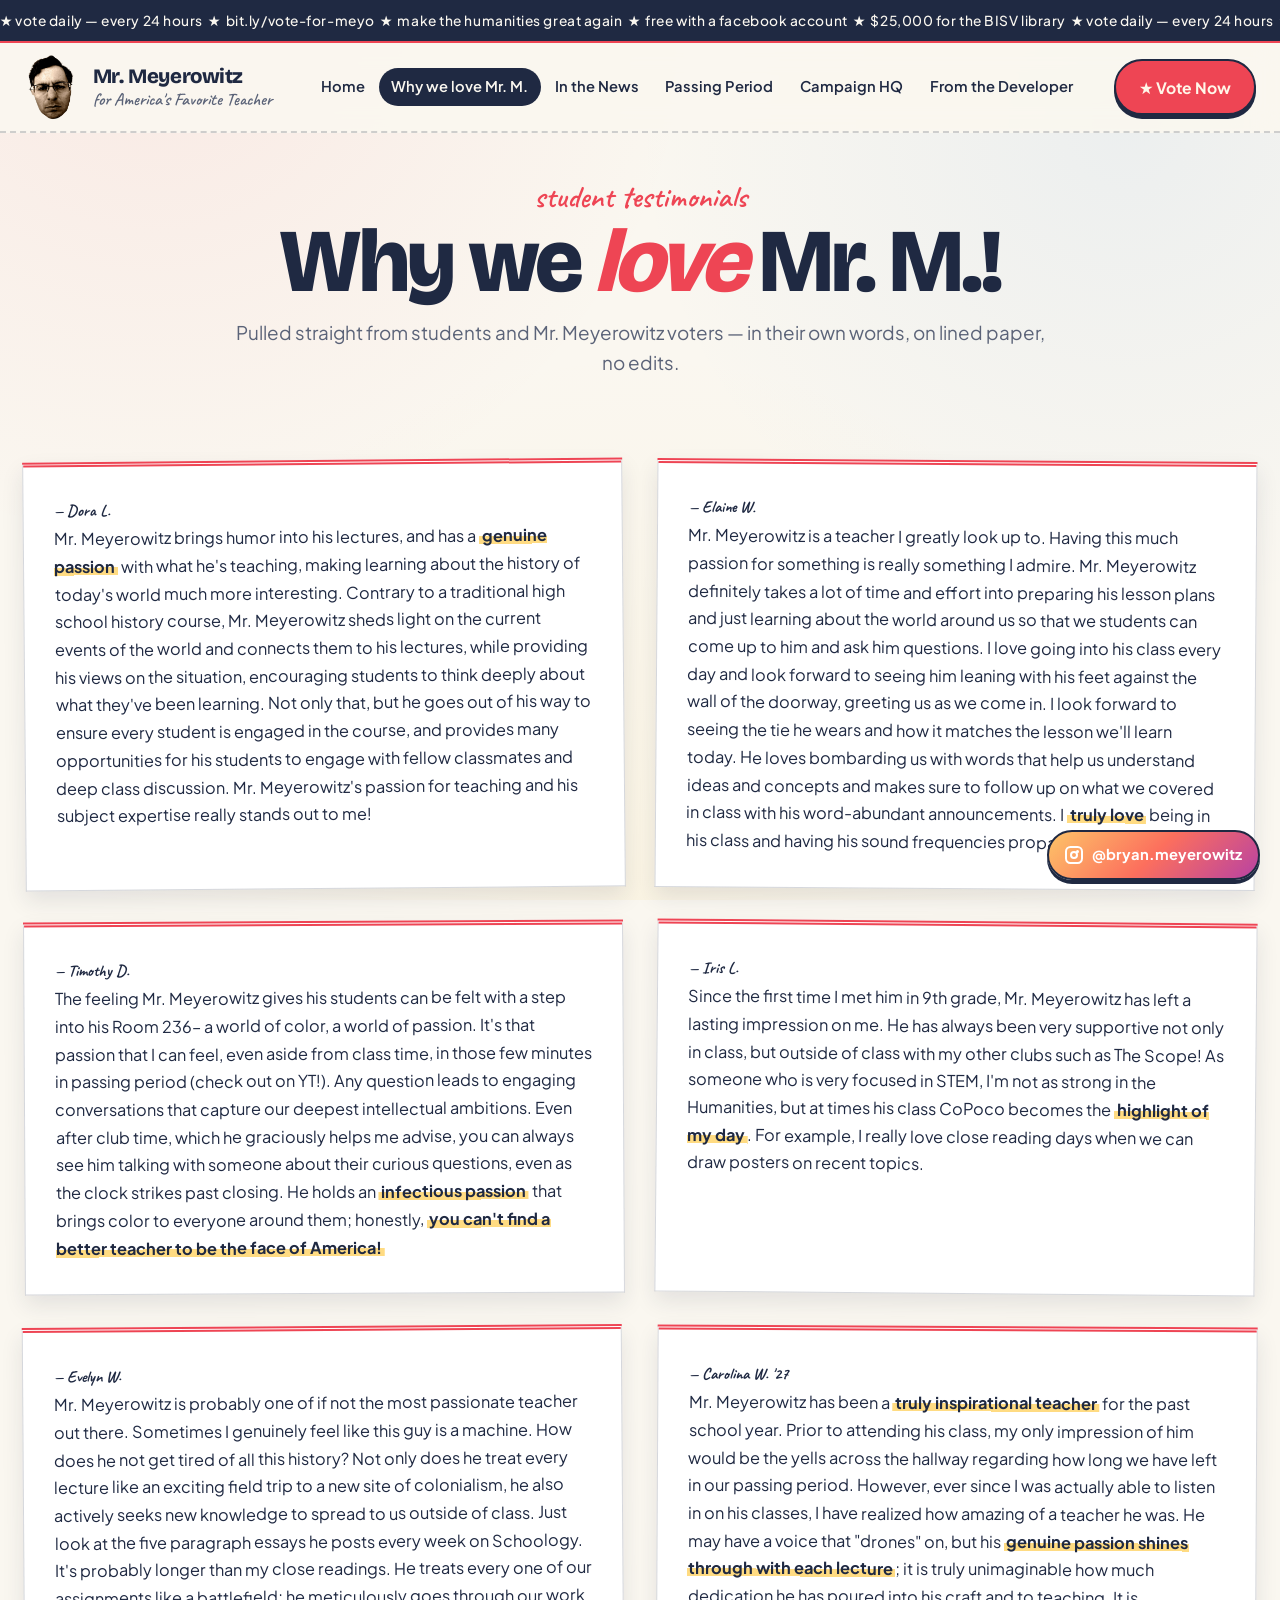
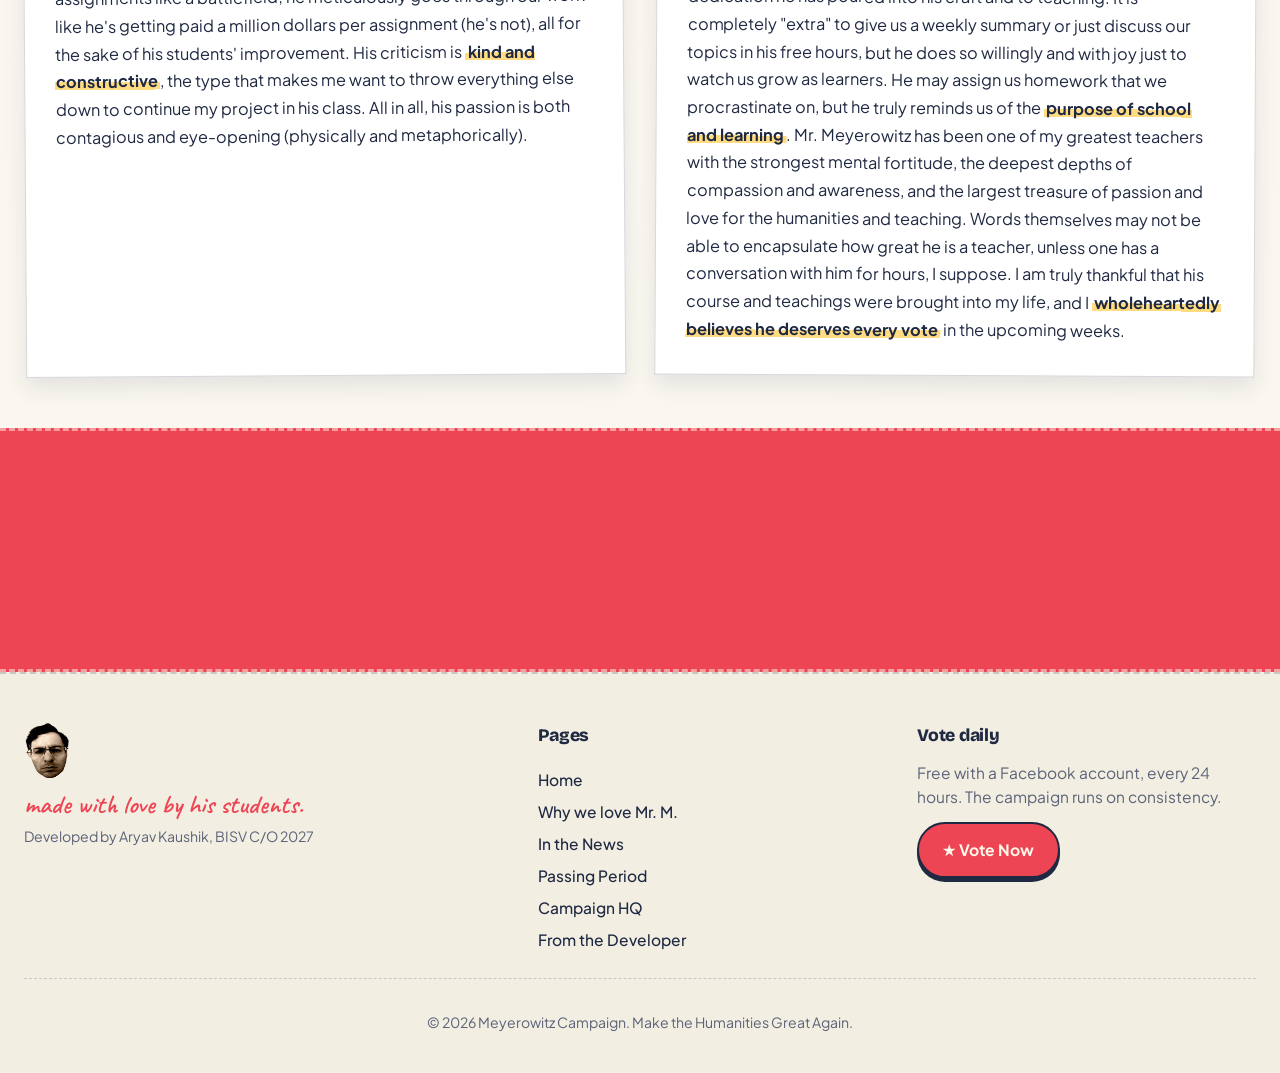
==== commit d41ec595: "adding google tags: tracking analytics hopefully works 🤞: also added click counter to the site" ====
--- a/about.html
+++ b/about.html
@@ -1,6 +1,15 @@
 <!DOCTYPE html>
 <html lang="en">
 <head>
+  <!-- Google tag (gtag.js) -->
+  <script async src="https://www.googletagmanager.com/gtag/js?id=G-DJ41K96FHC"></script>
+  <script>
+    window.dataLayer = window.dataLayer || [];
+    function gtag(){dataLayer.push(arguments);}
+    gtag('js', new Date());
+
+    gtag('config', 'G-DJ41K96FHC');
+  </script>
   <meta charset="UTF-8">
   <meta name="viewport" content="width=device-width, initial-scale=1.0">
   <title>Why we love Mr. M. · Mr. Meyerowitz Campaign</title>
@@ -19,7 +28,8 @@
   <link rel="preconnect" href="https://fonts.googleapis.com">
   <link rel="preconnect" href="https://fonts.gstatic.com" crossorigin>
   <link href="https://fonts.googleapis.com/css2?family=Bricolage+Grotesque:opsz,wght@12..96,500;12..96,700;12..96,800&family=Caveat:wght@500;600;700&family=Plus+Jakarta+Sans:wght@400;500;700;800&display=swap" rel="stylesheet">
-  <link rel="stylesheet" href="styles.css?v=ui-pass-3">
+  <link rel="stylesheet" href="styles.css?v=ui-pass-5">
+  <script>document.documentElement.classList.add('js');</script>
 </head>
 <body>
   <a class="skip-link" href="#main">Skip to content</a>
@@ -102,6 +112,7 @@
         <div>
           <p class="handwritten">if these moved you...</p>
           <h2>Cast your free vote — it takes 10 seconds.</h2>
+          <p class="vote-counter" data-vote-counter></p>
         </div>
         <a class="button button-yellow button-glow" href="https://bit.ly/vote-for-meyo" target="_blank" rel="noopener noreferrer">★ Vote at bit.ly/vote-for-meyo</a>
       </div>
--- a/styles.css
+++ b/styles.css
@@ -30,6 +30,8 @@
   --rule: rgba(31, 41, 66, 0.14);
   --shadow-soft: 0 8px 24px rgba(31, 41, 66, 0.10);
   --shadow-deep: 0 18px 44px rgba(31, 41, 66, 0.18);
+
+  --ease: cubic-bezier(0.22, 1, 0.36, 1);
 
   --font-display: "Bricolage Grotesque", "Helvetica Neue", system-ui, sans-serif;
   --font-body: "Plus Jakarta Sans", "Helvetica Neue", system-ui, sans-serif;
@@ -85,7 +87,7 @@
 }
 .skip-link:focus { top: 0.5rem; }
 
-.container { width: min(1380px, calc(100% - 3rem)); margin: 0 auto; }
+.container { width: min(1500px, calc(100% - 3rem)); margin: 0 auto; }
 .container-narrow { width: min(880px, calc(100% - 3rem)); margin: 0 auto; }
 
 .handwritten,
@@ -136,9 +138,6 @@
   from { transform: translateX(0); }
   to { transform: translateX(-50%); }
 }
-@media (prefers-reduced-motion: reduce) {
-  .ribbon-track { animation: none; transform: translateX(-25%); }
-}
 
 /* ========== Site header ========== */
 .site-header {
@@ -164,13 +163,17 @@
   text-decoration: none;
   color: var(--ink);
   margin-right: 0.5rem;
-}
+  transition: transform 200ms var(--ease);
+}
+.brand:hover { transform: translateY(-1px); }
 .brand-mark {
   width: 3.4rem;
   height: 4.1rem;
   object-fit: contain;
   flex-shrink: 0;
-}
+  transition: transform 250ms var(--ease);
+}
+.brand:hover .brand-mark { transform: rotate(-4deg); }
 .brand-label { display: grid; line-height: 1.1; }
 .brand-label strong {
   font-family: var(--font-display);
@@ -204,10 +207,10 @@
   padding: 0.45rem 0.78rem;
   border-radius: 999px;
   color: var(--ink);
-  transition: background 150ms ease, color 150ms ease;
+  transition: background 180ms ease, color 180ms ease, transform 180ms var(--ease);
   white-space: nowrap;
 }
-.nav-links a:hover { background: rgba(31, 41, 66, 0.07); }
+.nav-links a:hover { background: rgba(31, 41, 66, 0.07); transform: translateY(-1px); }
 .nav-links a[aria-current="page"] {
   background: var(--ink);
   color: var(--paper);
@@ -230,13 +233,13 @@
   border: 2px solid var(--ink);
   box-shadow: 0 4px 0 var(--ink);
   cursor: pointer;
-  transition: transform 120ms ease, box-shadow 120ms ease, background 150ms ease;
+  transition: transform 160ms var(--ease), box-shadow 160ms var(--ease), background 180ms ease;
   white-space: nowrap;
   position: relative;
 }
 .button:hover {
-  transform: translateY(-2px);
-  box-shadow: 0 6px 0 var(--ink);
+  transform: translateY(-3px);
+  box-shadow: 0 7px 0 var(--ink);
 }
 .button:active {
   transform: translateY(2px);
@@ -247,7 +250,7 @@
 .button-yellow { background: var(--gold); color: var(--ink); }
 .button-yellow:hover { background: var(--gold-deep); }
 .button-ghost { background: transparent; }
-.button-row { display: flex; flex-wrap: wrap; gap: 0.85rem; margin-top: 1.6rem; }
+.button-row { display: flex; flex-wrap: wrap; gap: 0.85rem; margin-top: 1.2rem; }
 
 /* ========== Glowing vote button ========== */
 .button-glow {
@@ -275,19 +278,16 @@
 .button-glow:hover {
   animation: none;
 }
-@media (prefers-reduced-motion: reduce) {
-  .button-glow { animation: none; }
-}
 
 /* ========== Sections ========== */
-section { padding: 4.5rem 0; }
+section { padding: 3.2rem 0; }
 .section-warm { background: linear-gradient(180deg, var(--paper-deep), var(--paper)); }
 
 .section-head {
-  margin-bottom: 2.6rem;
-  max-width: 56rem;
-}
-.section-head .handwritten { margin-bottom: 0.5rem; }
+  margin-bottom: 1.6rem;
+  max-width: 60rem;
+}
+.section-head .handwritten { margin-bottom: 0.4rem; }
 .section-head h2 {
   font-family: var(--font-display);
   font-weight: 800;
@@ -300,31 +300,31 @@
 }
 .section-head h2 em { font-style: italic; color: var(--red); }
 .section-head .section-lead {
-  margin-top: 1.1rem;
+  margin-top: 0.6rem;
   font-size: 1.1rem;
   color: var(--ink-soft);
   line-height: 1.65;
   text-wrap: pretty;
-  max-width: 50rem;
+  max-width: 56rem;
 }
 .section-head-center { text-align: center; margin-left: auto; margin-right: auto; }
 
 /* ========== Hero ========== */
-.hero { padding: 4rem 0 5rem; }
+.hero { padding: 3rem 0 4rem; }
 .hero-grid {
   display: grid;
   grid-template-columns: 1.2fr 0.8fr;
   align-items: center;
   gap: 4rem;
 }
-.hero-howdy { font-size: 2.4rem; margin-bottom: 1rem; }
+.hero-howdy { font-size: 2.4rem; margin-bottom: 0.6rem; }
 .hero-title {
   font-family: var(--font-display);
   font-weight: 800;
   font-size: clamp(3rem, 8vw, 7rem);
   line-height: 0.95;
   letter-spacing: -0.04em;
-  margin: 0 0 1.5rem;
+  margin: 0 0 1rem;
   color: var(--ink);
   text-wrap: balance;
 }
@@ -351,7 +351,10 @@
   position: relative;
   display: block;
   max-width: 100%;
-  transition: transform 0.1s linear;
+  transition: box-shadow 280ms var(--ease);
+}
+.polaroid:hover {
+  box-shadow: 0 26px 56px rgba(31, 41, 66, 0.30);
 }
 .polaroid img {
   width: 100%;
@@ -404,8 +407,8 @@
 .bulletin {
   display: grid;
   grid-template-columns: repeat(3, minmax(0, 1fr));
-  gap: 3.5rem 2.5rem;
-  padding: 3.5rem 2.5rem;
+  gap: 3rem 2.5rem;
+  padding: 3rem 2.5rem;
   background-color: #fff3c4;
   background-image:
     radial-gradient(circle at 18% 22%, rgba(31, 41, 66, 0.08) 1px, transparent 2px),
@@ -419,7 +422,7 @@
   align-items: start;
   justify-items: center;
 }
-.bulletin-4 { grid-template-columns: repeat(4, minmax(0, 1fr)); gap: 2.8rem 1.8rem; }
+.bulletin-4 { grid-template-columns: repeat(4, minmax(0, 1fr)); gap: 2.5rem 1.8rem; }
 .bulletin .polaroid { width: 100%; }
 .bulletin .polaroid img {
   height: auto;
@@ -432,18 +435,17 @@
   display: grid;
   grid-template-columns: repeat(3, minmax(0, 1fr));
   gap: 2.5rem;
-  padding: 1rem 0;
 }
 .sticky {
-  padding: 2rem 1.85rem;
+  padding: 1.7rem 1.6rem;
   border-radius: 2px 14px 4px 12px;
   position: relative;
   box-shadow: 6px 14px 26px rgba(31, 41, 66, 0.13);
   display: flex;
   flex-direction: column;
-  gap: 0.85rem;
-  min-height: 18rem;
-  transition: transform 220ms ease;
+  gap: 0.7rem;
+  min-height: 17rem;
+  transition: transform 320ms var(--ease), box-shadow 320ms var(--ease);
 }
 .sticky::after {
   content: "";
@@ -453,13 +455,16 @@
   background: linear-gradient(135deg, rgba(255,255,255,0.22), transparent 35%);
   pointer-events: none;
 }
-.sticky:hover { transform: rotate(0) scale(1.025); }
+.sticky:hover {
+  transform: rotate(0) scale(1.035) translateY(-4px);
+  box-shadow: 8px 22px 36px rgba(31, 41, 66, 0.22);
+}
 .sticky-yellow { background: var(--gold-soft); transform: rotate(-1.5deg); }
 .sticky-pink { background: var(--pink-soft); transform: rotate(1.2deg); }
 .sticky-blue { background: var(--blue-soft); transform: rotate(-0.6deg); }
 .sticky-num {
   font-family: var(--font-marker);
-  font-size: 2.6rem;
+  font-size: 2.5rem;
   color: var(--red);
   font-weight: 700;
   line-height: 1;
@@ -467,7 +472,7 @@
 .sticky h3 {
   font-family: var(--font-display);
   font-weight: 800;
-  font-size: 1.5rem;
+  font-size: 1.45rem;
   line-height: 1.1;
   letter-spacing: -0.02em;
   margin: 0;
@@ -480,11 +485,11 @@
   color: var(--ink-soft);
 }
 
-/* ========== Quote band (now light) ========== */
+/* ========== Quote band ========== */
 .quote-band {
   background: linear-gradient(135deg, var(--pink-soft), var(--gold-soft));
   color: var(--ink);
-  padding: 5rem 0 5.5rem;
+  padding: 4rem 0 4.5rem;
   text-align: center;
   position: relative;
   border-block: 2px dashed rgba(31, 41, 66, 0.18);
@@ -512,7 +517,7 @@
 }
 .quote-band cite {
   display: block;
-  margin-top: 1.6rem;
+  margin-top: 1.2rem;
   font-family: var(--font-marker);
   font-style: normal;
   font-size: 1.8rem;
@@ -531,16 +536,21 @@
   background: var(--paper-card);
   border: 2px solid var(--ink);
   border-radius: 14px;
-  padding: 2rem;
+  padding: 1.8rem;
   box-shadow: 0 6px 0 var(--ink);
   display: flex;
   flex-direction: column;
-  gap: 0.85rem;
+  gap: 0.65rem;
+  transition: transform 250ms var(--ease), box-shadow 250ms var(--ease);
+}
+.card:hover {
+  transform: translateY(-4px);
+  box-shadow: 0 10px 0 var(--ink), 0 16px 32px rgba(31, 41, 66, 0.12);
 }
 .card .handwritten {
   font-size: 1.5rem;
   color: var(--red);
-  margin-bottom: 0.2rem;
+  margin-bottom: 0.1rem;
 }
 .card h2,
 .card h3 {
@@ -554,7 +564,7 @@
 .card h2 { font-size: clamp(1.8rem, 3vw, 2.4rem); }
 .card h3 { font-size: 1.5rem; }
 .card p { margin: 0; line-height: 1.65; color: var(--ink-soft); font-size: 1rem; }
-.card .button { align-self: flex-start; margin-top: 0.5rem; }
+.card .button { align-self: flex-start; margin-top: 0.4rem; }
 
 .card-stack { display: grid; gap: 1.8rem; }
 .card-blue { background: var(--blue-soft); }
@@ -574,19 +584,24 @@
   background: var(--paper-card);
   border: 2px solid var(--ink);
   border-radius: 14px;
-  padding: 2.6rem 2.6rem 2.8rem;
+  padding: 2.2rem 2.4rem 2.4rem;
   box-shadow: 0 6px 0 var(--ink);
-  max-width: 60rem;
+  max-width: 64rem;
   margin: 0 auto;
-}
-.bio-card .handwritten { font-size: 1.65rem; margin-bottom: 0.3rem; }
+  transition: transform 250ms var(--ease), box-shadow 250ms var(--ease);
+}
+.bio-card:hover {
+  transform: translateY(-4px);
+  box-shadow: 0 10px 0 var(--ink), 0 16px 32px rgba(31, 41, 66, 0.12);
+}
+.bio-card .handwritten { font-size: 1.65rem; margin-bottom: 0.25rem; }
 .bio-card h2 {
   font-family: var(--font-display);
   font-weight: 800;
   font-size: clamp(2rem, 4vw, 3.2rem);
   line-height: 1;
   letter-spacing: -0.025em;
-  margin: 0 0 1.3rem;
+  margin: 0 0 0.7rem;
 }
 .bio-card p { margin: 0; font-size: 1.1rem; line-height: 1.7; color: var(--ink-soft); }
 
@@ -597,20 +612,21 @@
   display: inline-block;
   background: var(--paper-card);
   padding: 1rem 1rem 0.8rem;
-  margin: 2rem auto 0;
+  margin: 1.2rem auto 0;
   box-shadow: var(--shadow-deep);
   transform: rotate(-0.6deg) translateY(var(--parallax-y, 0));
-  max-width: 1300px;
+  max-width: 1400px;
   width: 100%;
-  transition: transform 0.1s linear;
-}
+  transition: box-shadow 280ms var(--ease);
+}
+.collage-frame:hover { box-shadow: 0 26px 56px rgba(31, 41, 66, 0.28); }
 .collage-frame img { width: 100%; height: auto; display: block; }
 
 /* ========== Vote strip ========== */
 .vote-strip {
   background: var(--red);
   color: #fff7e9;
-  padding: 4.5rem 0;
+  padding: 3.2rem 0;
   border-block: 3px dashed rgba(255, 247, 233, 0.5);
   position: relative;
 }
@@ -620,26 +636,26 @@
   gap: 2rem;
   align-items: center;
 }
-.vote-strip .handwritten { color: var(--gold); font-size: 1.8rem; }
+.vote-strip .handwritten { color: var(--gold); font-size: 1.75rem; }
 .vote-strip h2 {
   font-family: var(--font-display);
   font-weight: 800;
   font-size: clamp(2rem, 4vw, 3.2rem);
   line-height: 1;
   letter-spacing: -0.025em;
-  margin: 0.4rem 0 0;
+  margin: 0.3rem 0 0;
   text-wrap: balance;
   color: #fff7e9;
 }
 
 /* ========== Page hero (sub-pages) ========== */
 .page-hero {
-  padding: 4.5rem 0 3rem;
+  padding: 3rem 0 2rem;
   text-align: center;
 }
 .page-hero .handwritten {
-  font-size: 2rem;
-  margin-bottom: 0.5rem;
+  font-size: 1.95rem;
+  margin-bottom: 0.4rem;
 }
 .page-title {
   font-family: var(--font-display);
@@ -654,11 +670,11 @@
 }
 .page-title em { font-style: italic; color: var(--red); }
 .page-hero .lead {
-  margin: 1.3rem auto 0;
+  margin: 0.8rem auto 0;
   font-size: 1.18rem;
   line-height: 1.6;
   color: var(--ink-soft);
-  max-width: 48rem;
+  max-width: 52rem;
   text-wrap: pretty;
 }
 
@@ -672,7 +688,7 @@
   background: var(--paper-card);
   border: 1px solid rgba(31, 41, 66, 0.18);
   border-top: 5px double var(--red);
-  padding: 2rem 2rem 2.1rem;
+  padding: 1.9rem 1.9rem 2rem;
   box-shadow: 0 10px 22px rgba(31, 41, 66, 0.1);
   position: relative;
   display: flex;
@@ -683,12 +699,16 @@
   );
   background-size: 100% 1.7rem;
   background-position: 0 2.6rem;
+  transition: box-shadow 280ms var(--ease);
+}
+.index-card:hover {
+  box-shadow: 0 18px 36px rgba(31, 41, 66, 0.18);
 }
 .index-card-author {
   font-family: var(--font-marker);
   font-size: 1.7rem;
   color: var(--red);
-  margin: 0 0 0.45rem;
+  margin: 0 0 0.4rem;
   line-height: 1;
   font-weight: 700;
 }
@@ -710,43 +730,44 @@
   background: var(--paper-card);
   border: 1px solid rgba(31, 41, 66, 0.16);
   border-radius: 4px;
-  padding: 3rem 3rem 3rem 5.5rem;
+  padding: 2.4rem 2.6rem 2.4rem 5.2rem;
   box-shadow: 0 18px 40px rgba(31, 41, 66, 0.1);
   position: relative;
   background-image:
     linear-gradient(to right,
-      transparent 4.4rem,
-      rgba(238, 69, 84, 0.4) 4.4rem,
-      rgba(238, 69, 84, 0.4) calc(4.4rem + 1px),
-      transparent calc(4.4rem + 1px)
+      transparent 4.1rem,
+      rgba(238, 69, 84, 0.4) 4.1rem,
+      rgba(238, 69, 84, 0.4) calc(4.1rem + 1px),
+      transparent calc(4.1rem + 1px)
     );
   max-width: 920px;
   margin: 0 auto;
 }
-.notebook + .notebook { margin-top: 3rem; }
-.notebook .handwritten { font-size: 1.6rem; margin-bottom: 0.4rem; }
+.notebook-wide { max-width: 1200px; }
+.notebook + .notebook { margin-top: 2.4rem; }
+.notebook .handwritten { font-size: 1.6rem; margin-bottom: 0.3rem; }
 .notebook h2 {
   font-family: var(--font-display);
   font-weight: 800;
   font-size: clamp(1.9rem, 3.5vw, 2.7rem);
   line-height: 1.05;
   letter-spacing: -0.025em;
-  margin: 0 0 0.5rem;
+  margin: 0 0 0.4rem;
   text-wrap: balance;
 }
 .notebook h2 em { font-style: italic; color: var(--red); }
 .notebook h3 {
   font-family: var(--font-display);
   font-weight: 700;
-  font-size: 1.35rem;
+  font-size: 1.3rem;
   line-height: 1.2;
   letter-spacing: -0.015em;
-  margin: 2rem 0 0.8rem;
+  margin: 1.4rem 0 0.4rem;
   color: var(--red-deep);
 }
 .notebook p {
-  margin: 0 0 1rem;
-  font-size: 1.08rem;
+  margin: 0 0 0.85rem;
+  font-size: 1.06rem;
   line-height: 1.75;
   color: var(--ink);
 }
@@ -754,7 +775,7 @@
   font-family: var(--font-marker);
   font-size: 1.4rem;
   color: var(--ink-soft);
-  margin: 0.4rem 0 1.4rem;
+  margin: 0.2rem 0 1.1rem;
   font-weight: 600;
 }
 .notebook a { color: var(--red-deep); font-weight: 600; }
@@ -763,7 +784,7 @@
   font-family: var(--font-marker);
   font-size: 1.8rem;
   color: var(--red);
-  margin-top: 1.6rem;
+  margin-top: 1.2rem;
   text-align: right;
   font-weight: 700;
 }
@@ -781,19 +802,24 @@
   border-radius: 14px;
   padding: 2rem;
   box-shadow: 0 6px 0 var(--ink);
-}
-.share-card .handwritten { font-size: 1.6rem; margin-bottom: 0.4rem; }
+  transition: transform 250ms var(--ease), box-shadow 250ms var(--ease);
+}
+.share-card:hover {
+  transform: translateY(-4px);
+  box-shadow: 0 10px 0 var(--ink), 0 16px 32px rgba(31, 41, 66, 0.12);
+}
+.share-card .handwritten { font-size: 1.6rem; margin-bottom: 0.3rem; }
 .share-card h2 {
   font-family: var(--font-display);
   font-weight: 800;
   font-size: clamp(1.8rem, 3.5vw, 2.4rem);
   line-height: 1;
   letter-spacing: -0.02em;
-  margin: 0 0 0.6rem;
+  margin: 0 0 0.4rem;
 }
 .message-box {
-  margin: 1rem 0 1.2rem;
-  padding: 1.2rem 1.4rem;
+  margin: 0.8rem 0 1rem;
+  padding: 1.1rem 1.3rem;
   background: var(--gold-soft);
   border: 2px dashed var(--ink);
   border-radius: 8px;
@@ -814,15 +840,20 @@
   background: var(--paper-card);
   border: 2px solid var(--ink);
   border-radius: 14px;
-  padding: 1.5rem;
+  padding: 1.4rem;
   box-shadow: 0 6px 0 var(--ink);
   text-align: center;
   display: flex;
   flex-direction: column;
   align-items: center;
-  gap: 0.65rem;
-}
-.qr-card .handwritten { font-size: 1.5rem; color: var(--red); }
+  gap: 0.55rem;
+  transition: transform 250ms var(--ease), box-shadow 250ms var(--ease);
+}
+.qr-card:hover {
+  transform: translateY(-4px);
+  box-shadow: 0 10px 0 var(--ink), 0 16px 32px rgba(31, 41, 66, 0.12);
+}
+.qr-card .handwritten { font-size: 1.45rem; color: var(--red); }
 .qr-img {
   width: min(220px, 100%);
   height: auto;
@@ -839,27 +870,27 @@
   letter-spacing: 0.02em;
 }
 
-/* ========== Footer (now light) ========== */
+/* ========== Footer ========== */
 .site-footer {
   background: var(--paper-deep);
   color: var(--ink);
-  padding: 4rem 0 2rem;
+  padding: 3rem 0 1.6rem;
   border-top: 2px dashed rgba(31, 41, 66, 0.2);
 }
 .footer-grid {
   display: grid;
   grid-template-columns: 1.4fr 1fr 1fr;
   gap: 2.5rem;
-  padding-bottom: 2rem;
+  padding-bottom: 1.6rem;
   border-bottom: 1px dashed rgba(31, 41, 66, 0.2);
 }
 .footer-tagline {
   display: flex;
   flex-direction: column;
-  gap: 0.5rem;
+  gap: 0.4rem;
 }
 .footer-tagline .footer-mark {
-  width: 3rem; height: 3.6rem; margin-bottom: 0.5rem;
+  width: 3rem; height: 3.6rem; margin-bottom: 0.4rem;
 }
 .footer-tagline .handwritten {
   color: var(--red);
@@ -874,21 +905,22 @@
   font-family: var(--font-display);
   font-weight: 800;
   font-size: 1.1rem;
-  margin: 0 0 1rem;
+  margin: 0 0 0.7rem;
   letter-spacing: -0.015em;
   color: var(--ink);
 }
-.footer-nav { display: flex; flex-direction: column; gap: 0.55rem; }
+.footer-nav { display: flex; flex-direction: column; gap: 0.45rem; }
 .footer-nav a {
   text-decoration: none;
   color: var(--ink);
   font-weight: 500;
   font-size: 0.97rem;
-  transition: color 150ms ease;
-}
-.footer-nav a:hover { color: var(--red); }
+  transition: color 180ms ease, transform 180ms var(--ease);
+  width: fit-content;
+}
+.footer-nav a:hover { color: var(--red); transform: translateX(3px); }
 .footer-cta p {
-  margin: 0 0 1rem;
+  margin: 0 0 0.8rem;
   color: var(--ink-soft);
   font-size: 0.97rem;
   line-height: 1.55;
@@ -901,7 +933,7 @@
 }
 .footer-cta .button:hover { background: var(--red-deep); }
 .footer-bottom {
-  padding-top: 1.4rem;
+  padding-top: 1.1rem;
   text-align: center;
   font-size: 0.88rem;
   color: var(--ink-soft);
@@ -925,9 +957,9 @@
   font-weight: 700;
   font-size: 0.92rem;
   box-shadow: 0 4px 0 var(--ink);
-  transition: transform 120ms ease, box-shadow 120ms ease;
-}
-.instagram-float:hover { transform: translateY(-2px); box-shadow: 0 6px 0 var(--ink); }
+  transition: transform 180ms var(--ease), box-shadow 180ms var(--ease);
+}
+.instagram-float:hover { transform: translateY(-3px); box-shadow: 0 7px 0 var(--ink); }
 .instagram-float:active { transform: translateY(2px); box-shadow: 0 1px 0 var(--ink); }
 .instagram-icon {
   position: relative;
@@ -953,6 +985,130 @@
   border-radius: 999px;
 }
 
+/* ========== Vote counter ========== */
+.vote-counter {
+  margin: 0;
+  font-family: var(--font-marker);
+  font-weight: 700;
+  line-height: 1;
+}
+.vote-counter:empty { display: none; }
+
+.vote-strip .vote-counter {
+  font-size: 1.65rem;
+  color: var(--gold);
+  margin-top: 0.55rem;
+}
+
+.hero-vote-counter {
+  display: inline-flex;
+  align-items: center;
+  gap: 0.55rem;
+  margin: 1.4rem 0 0;
+  padding: 0.55rem 1.15rem;
+  background: var(--paper-card);
+  border: 2px solid var(--ink);
+  border-radius: 999px;
+  font-family: var(--font-marker);
+  font-size: 1.4rem;
+  color: var(--ink);
+  font-weight: 700;
+  box-shadow: 0 4px 0 var(--ink);
+  width: fit-content;
+}
+.hero-vote-counter:empty { display: none; }
+.hero-vote-counter::before {
+  content: "★";
+  color: var(--red);
+  font-weight: 800;
+  font-size: 1.2rem;
+}
+
+/* Voted state for vote buttons */
+.button-voted {
+  opacity: 0.65;
+  filter: saturate(0.5);
+  animation: none !important;
+}
+.button-voted:hover {
+  transform: none;
+  box-shadow: 0 4px 0 var(--ink);
+}
+.button-voted::after {
+  content: " ✓";
+  color: #6fc56f;
+  font-weight: 800;
+  margin-left: 0.15rem;
+}
+
+/* ========== Reveal animations (scroll-triggered) ========== */
+.js .section-head,
+.js .card,
+.js .index-card,
+.js .sticky,
+.js .bio-card,
+.js .share-card,
+.js .qr-card,
+.js .notebook,
+.js .collage-frame,
+.js .bulletin .polaroid,
+.js .vote-strip-inner {
+  opacity: 0;
+  transition: opacity 0.85s var(--ease);
+}
+.js .reveal-in { opacity: 1; }
+
+/* ========== Hero / page-hero load animations ========== */
+@keyframes hero-fade-up {
+  from { opacity: 0; transform: translateY(18px); }
+  to { opacity: 1; transform: none; }
+}
+@keyframes hero-fade {
+  from { opacity: 0; }
+  to { opacity: 1; }
+}
+
+.js .hero-text > *,
+.js .page-hero .container > * {
+  opacity: 0;
+  animation: hero-fade-up 0.75s var(--ease) forwards;
+}
+.js .hero-text > *:nth-child(1) { animation-delay: 0.05s; }
+.js .hero-text > *:nth-child(2) { animation-delay: 0.18s; }
+.js .hero-text > *:nth-child(3) { animation-delay: 0.30s; }
+.js .hero-text > *:nth-child(4) { animation-delay: 0.42s; }
+
+.js .page-hero .container > *:nth-child(1) { animation-delay: 0.05s; }
+.js .page-hero .container > *:nth-child(2) { animation-delay: 0.18s; }
+.js .page-hero .container > *:nth-child(3) { animation-delay: 0.30s; }
+
+.js .polaroid-hero {
+  opacity: 0;
+  animation: hero-fade 0.95s var(--ease) 0.25s forwards;
+}
+
+@media (prefers-reduced-motion: reduce) {
+  .js .section-head,
+  .js .card,
+  .js .index-card,
+  .js .sticky,
+  .js .bio-card,
+  .js .share-card,
+  .js .qr-card,
+  .js .notebook,
+  .js .collage-frame,
+  .js .bulletin .polaroid,
+  .js .vote-strip-inner,
+  .js .hero-text > *,
+  .js .page-hero .container > *,
+  .js .polaroid-hero {
+    opacity: 1;
+    animation: none;
+  }
+  .ribbon-track { animation: none; transform: translateX(-25%); }
+  .button-glow { animation: none; }
+}
+
 /* ========== Responsive ========== */
 @media (max-width: 1180px) {
   .hero-grid { grid-template-columns: 1.1fr 0.9fr; gap: 3rem; }
@@ -970,8 +1126,8 @@
 }
 
 @media (max-width: 900px) {
-  .bulletin { grid-template-columns: repeat(2, minmax(0, 1fr)); padding: 2.5rem 1.75rem; }
-  .sticky-grid { grid-template-columns: 1fr; gap: 2.5rem; }
+  .bulletin { grid-template-columns: repeat(2, minmax(0, 1fr)); padding: 2.2rem 1.6rem; }
+  .sticky-grid { grid-template-columns: 1fr; gap: 2rem; }
   .testimonial-grid { grid-template-columns: 1fr; gap: 1.5rem; }
   .footer-grid { grid-template-columns: 1fr; gap: 2rem; }
   .vote-strip-inner { grid-template-columns: 1fr; text-align: center; gap: 1.4rem; }
@@ -980,27 +1136,27 @@
 
 @media (max-width: 640px) {
   body { font-size: 16px; }
-  .container { width: min(100% - 1.5rem, 1380px); }
-  section { padding: 3.2rem 0; }
-  .hero { padding: 2rem 0 3rem; }
+  .container { width: min(100% - 1.5rem, 1500px); }
+  section { padding: 2.6rem 0; }
+  .hero { padding: 1.6rem 0 2.6rem; }
   .hero-howdy { font-size: 1.95rem; }
   .hero-title { font-size: clamp(2.5rem, 11vw, 4rem); }
   .button-row .button { flex: 1 1 100%; }
-  .bulletin, .bulletin-4 { grid-template-columns: 1fr; padding: 2rem 1.4rem; gap: 2.5rem; border-width: 3px; }
+  .bulletin, .bulletin-4 { grid-template-columns: 1fr; padding: 1.8rem 1.3rem; gap: 2rem; border-width: 3px; }
   .notebook {
-    padding: 2rem 1.4rem 2rem 3.2rem;
+    padding: 1.8rem 1.3rem 1.8rem 3rem;
     background-image: linear-gradient(to right,
-      transparent 2.4rem,
-      rgba(238, 69, 84, 0.4) 2.4rem,
-      rgba(238, 69, 84, 0.4) calc(2.4rem + 1px),
-      transparent calc(2.4rem + 1px)
+      transparent 2.2rem,
+      rgba(238, 69, 84, 0.4) 2.2rem,
+      rgba(238, 69, 84, 0.4) calc(2.2rem + 1px),
+      transparent calc(2.2rem + 1px)
     );
   }
-  .quote-band { padding: 3.2rem 0 3.5rem; }
+  .quote-band { padding: 2.6rem 0 2.8rem; }
   .big-quote { font-size: 6.2rem; }
   .brand-mark { width: 2.6rem; height: 3.1rem; }
   .brand-label strong { font-size: 1.05rem; }
-  .footer-grid { padding-bottom: 1.5rem; }
+  .footer-grid { padding-bottom: 1.2rem; }
   .instagram-float { padding: 0.6rem 0.85rem; font-size: 0.82rem; right: 0.8rem; bottom: 0.8rem; }
   .collage-frame { padding: 0.6rem; }
   .nav-row { padding: 0.6rem 0; }
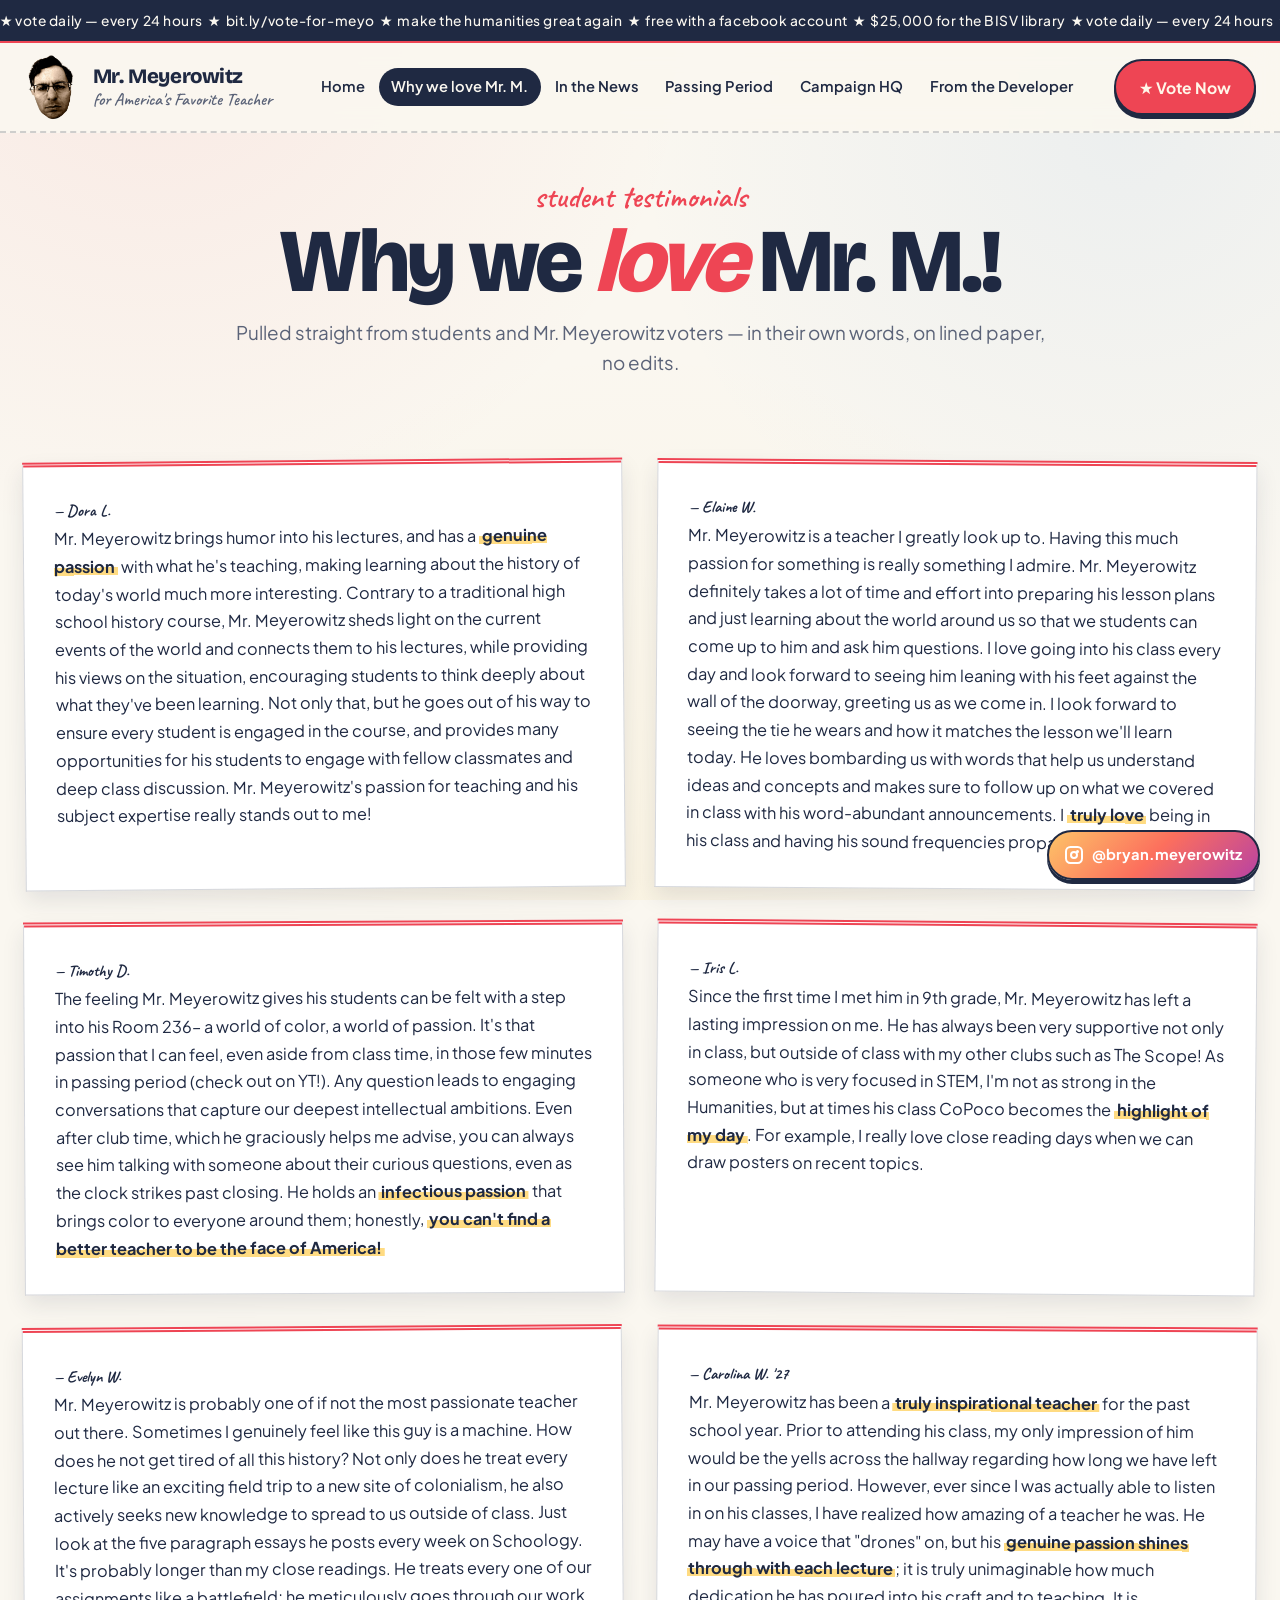
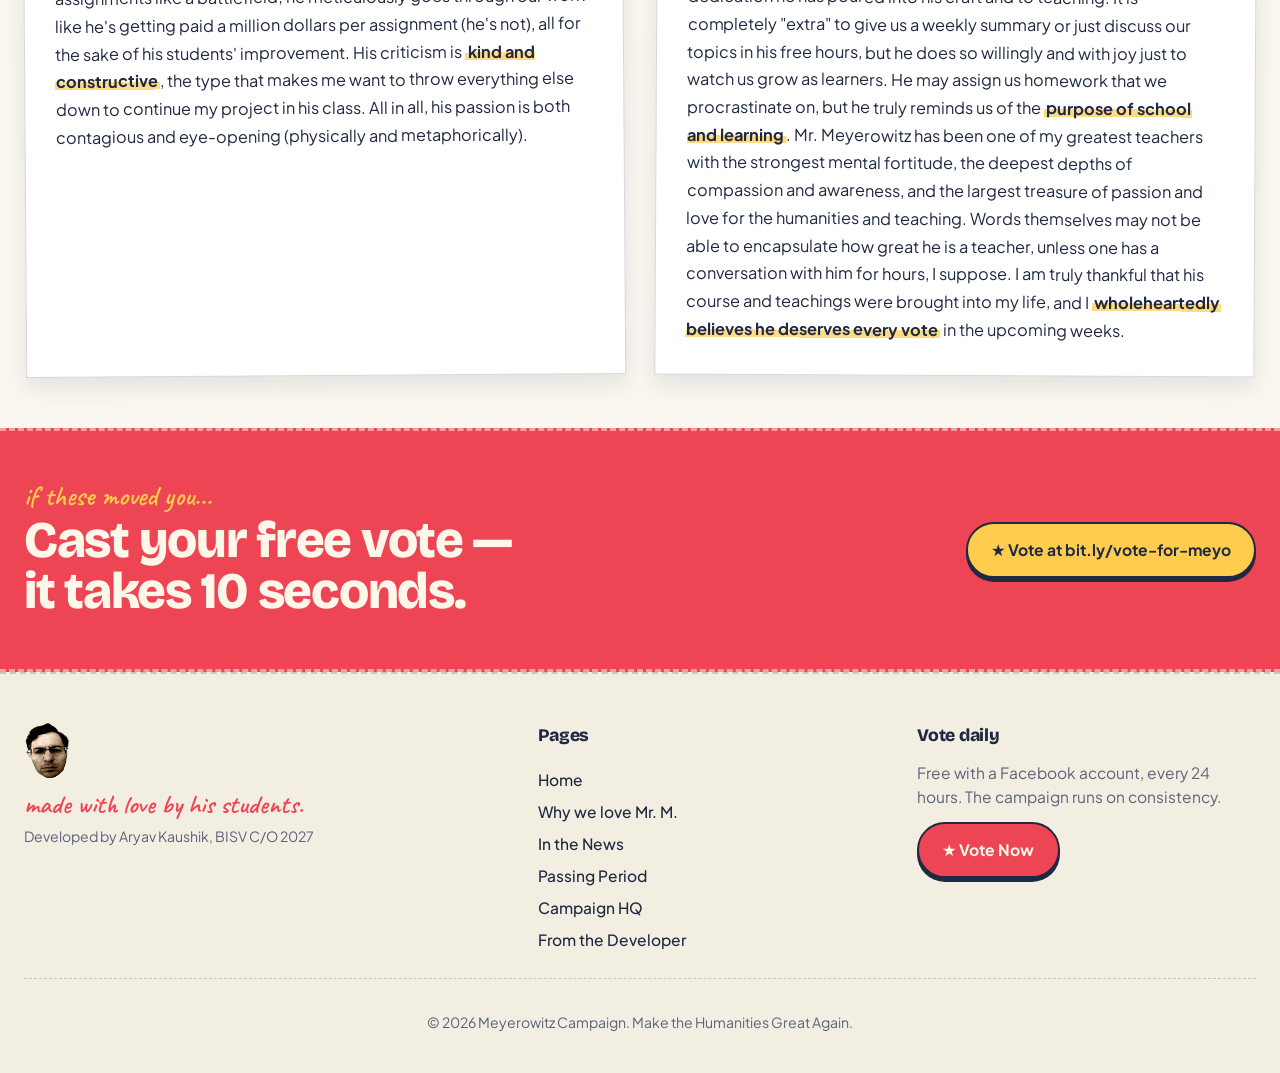
==== commit 89a80645: "bug fixes" ====
--- a/about.html
+++ b/about.html
@@ -28,7 +28,7 @@
   <link rel="preconnect" href="https://fonts.googleapis.com">
   <link rel="preconnect" href="https://fonts.gstatic.com" crossorigin>
   <link href="https://fonts.googleapis.com/css2?family=Bricolage+Grotesque:opsz,wght@12..96,500;12..96,700;12..96,800&family=Caveat:wght@500;600;700&family=Plus+Jakarta+Sans:wght@400;500;700;800&display=swap" rel="stylesheet">
-  <link rel="stylesheet" href="styles.css?v=ui-pass-5">
+  <link rel="stylesheet" href="styles.css?v=ui-pass-7">
   <script>document.documentElement.classList.add('js');</script>
 </head>
 <body>
@@ -151,6 +151,6 @@
     <span>@bryan.meyerowitz</span>
   </a>
 
-  <script src="script.js" defer></script>
+  <script src="script.js?v=ui-pass-7" defer></script>
 </body>
 </html>
--- a/styles.css
+++ b/styles.css
@@ -1041,22 +1041,10 @@
   margin-left: 0.15rem;
 }
 
-/* ========== Reveal animations (scroll-triggered) ========== */
-.js .section-head,
-.js .card,
-.js .index-card,
-.js .sticky,
-.js .bio-card,
-.js .share-card,
-.js .qr-card,
-.js .notebook,
-.js .collage-frame,
-.js .bulletin .polaroid,
-.js .vote-strip-inner {
-  opacity: 0;
-  transition: opacity 0.85s var(--ease);
-}
-.js .reveal-in { opacity: 1; }
+/* ========== Reveal — guarantees content visible ========== */
+/* Content is visible by default. The .reveal-in rule below force-overrides
+   any older cached CSS that might still be applying opacity: 0. */
+.reveal-in { opacity: 1 !important; }
 
 /* ========== Hero / page-hero load animations ========== */
 @keyframes hero-fade-up {
@@ -1088,23 +1076,13 @@
 }
 
 @media (prefers-reduced-motion: reduce) {
-  .js .section-head,
-  .js .card,
-  .js .index-card,
-  .js .sticky,
-  .js .bio-card,
-  .js .share-card,
-  .js .qr-card,
-  .js .notebook,
-  .js .collage-frame,
-  .js .bulletin .polaroid,
-  .js .vote-strip-inner,
   .js .hero-text > *,
   .js .page-hero .container > *,
   .js .polaroid-hero {
     opacity: 1;
     animation: none;
   }
+  .reveal-in { animation: none; }
   .ribbon-track { animation: none; transform: translateX(-25%); }
   .button-glow { animation: none; }
 }
